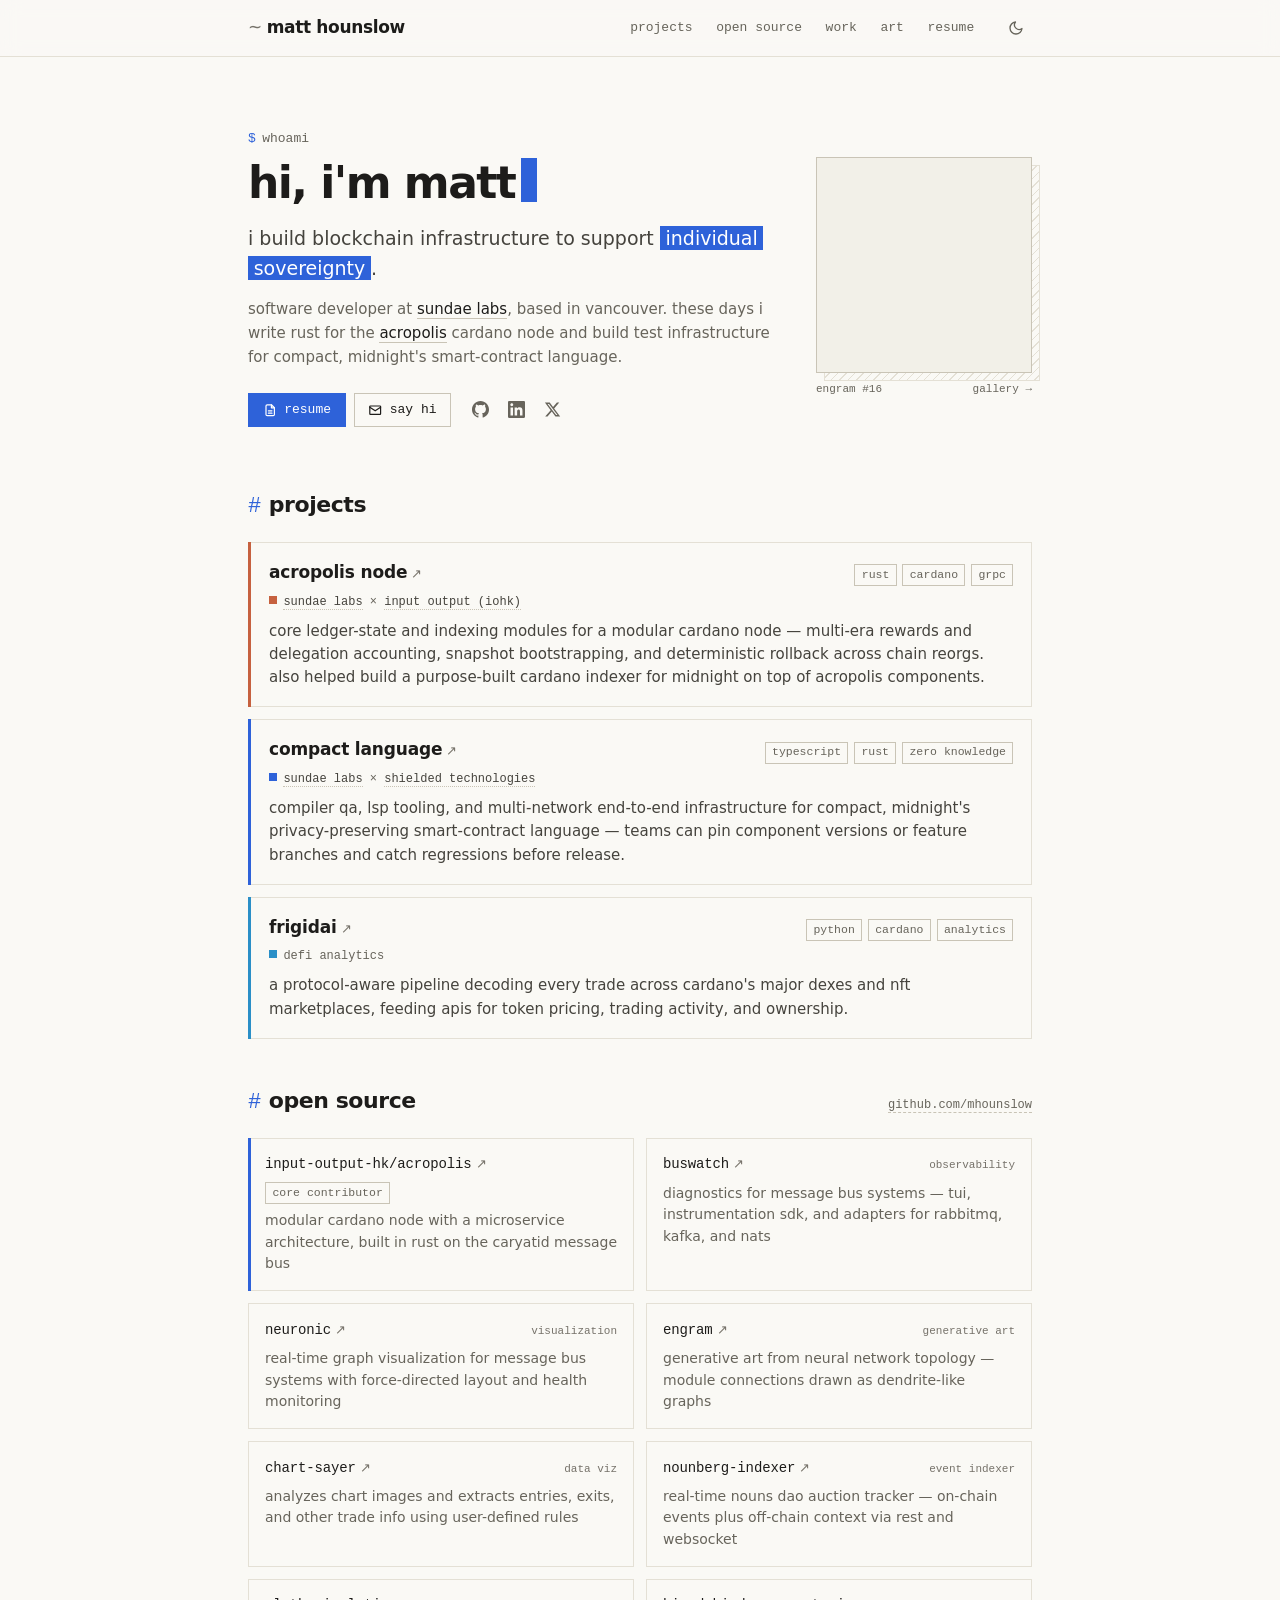
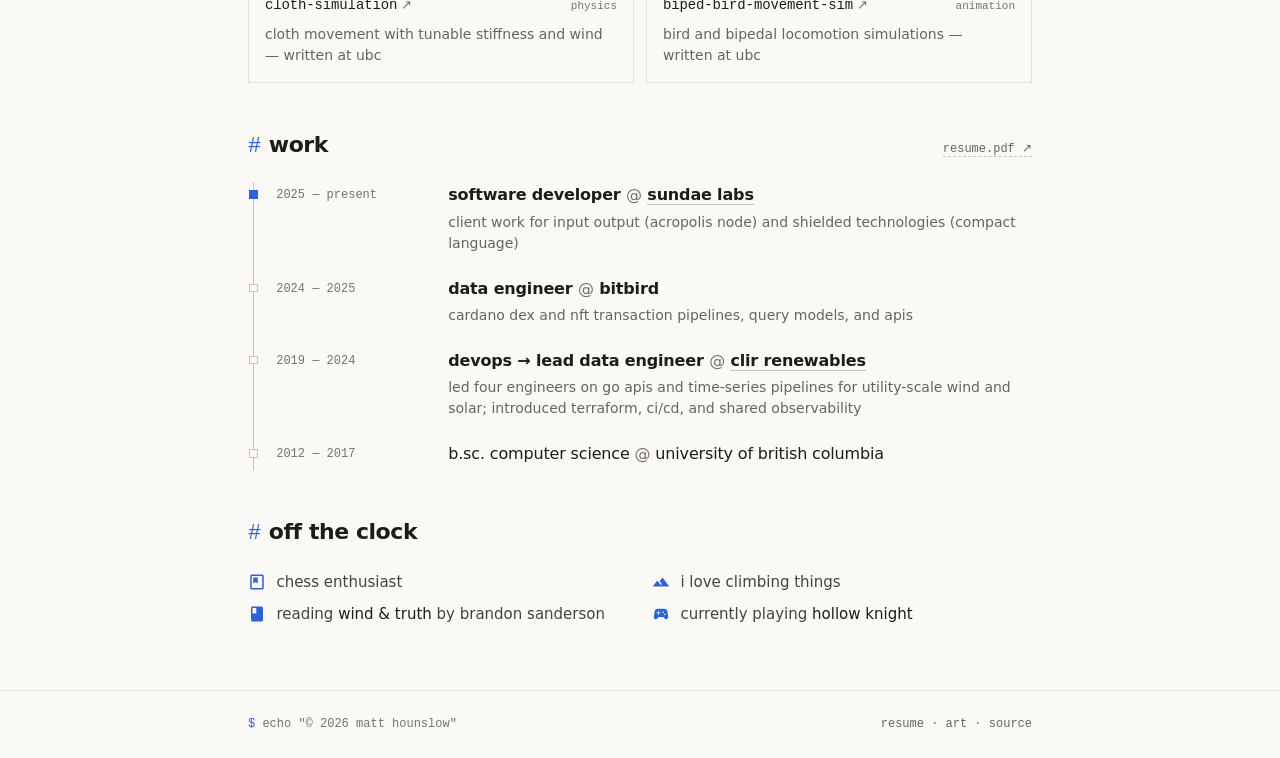
==== index.html @ d9453c7d "Switch to ivory/charcoal palette with blue and clay accents - Replace catppuccin tokens with warm ne" ====
<!doctype html>
<html lang="en">
    <head>
        <meta charset="UTF-8" />
        <meta name="viewport" content="width=device-width, initial-scale=1.0" />
        <script>
            try {
                var t = localStorage.getItem("theme");
                if (t === "light" || t === "dark") document.documentElement.dataset.theme = t;
            } catch (e) {}
        </script>
        <meta name="theme-color" content="#faf9f5" />

        <title>matt hounslow — software developer</title>
        <meta
            name="description"
            content="Matt Hounslow is a software developer in Vancouver building blockchain infrastructure in Rust — the Acropolis Cardano node and tooling for Midnight's Compact language."
        />
        <meta name="author" content="Matt Hounslow" />
        <link rel="canonical" href="https://matthounslow.dev/" />
        <link rel="icon" type="image/svg+xml" href="/favicon.svg" />

        <meta property="og:type" content="profile" />
        <meta property="og:url" content="https://matthounslow.dev/" />
        <meta property="og:site_name" content="matt hounslow" />
        <meta property="og:title" content="hi, i'm matt" />
        <meta
            property="og:description"
            content="software developer building blockchain infrastructure to support individual sovereignty."
        />
        <meta property="og:image" content="https://matthounslow.dev/og-image.png" />
        <meta property="og:image:width" content="1200" />
        <meta property="og:image:height" content="630" />
        <meta name="twitter:card" content="summary_large_image" />
        <meta name="twitter:creator" content="@loregrammer" />
        <meta name="twitter:title" content="hi, i'm matt" />
        <meta
            name="twitter:description"
            content="software developer building blockchain infrastructure to support individual sovereignty."
        />
        <meta name="twitter:image" content="https://matthounslow.dev/og-image.png" />

        <link rel="preconnect" href="https://cdn.jsdelivr.net" crossorigin />
        <link rel="stylesheet" href="/assets/site.css" />

        <script type="application/ld+json">
            {
                "@context": "https://schema.org",
                "@type": "Person",
                "name": "Matthew Hounslow",
                "alternateName": "Matt Hounslow",
                "url": "https://matthounslow.dev/",
                "jobTitle": "Software Developer",
                "worksFor": { "@type": "Organization", "name": "Sundae Labs", "url": "https://sundae.fi/" },
                "alumniOf": { "@type": "CollegeOrUniversity", "name": "University of British Columbia" },
                "address": { "@type": "PostalAddress", "addressLocality": "Vancouver", "addressRegion": "BC", "addressCountry": "CA" },
                "sameAs": [
                    "https://github.com/mhounslow",
                    "https://www.linkedin.com/in/matthounslow/",
                    "https://x.com/loregrammer"
                ]
            }
        </script>

        <style>
            /* ---------- hero ---------- */
            .hero {
                display: grid;
                grid-template-columns: 1fr auto;
                gap: 2.5rem;
                align-items: center;
                padding: 4.5rem 0 1rem;
            }

            .hero-eyebrow {
                font-family: var(--font-mono);
                font-size: 0.8125rem;
                color: var(--text-3);
                margin-bottom: 0.5rem;
            }
            .hero-eyebrow .prompt {
                color: var(--accent);
                margin-right: 0.4rem;
            }

            .hero h1 {
                font-size: clamp(2rem, 6vw, 2.75rem);
                line-height: 1.15;
                font-weight: 700;
                letter-spacing: -0.035em;
                margin-bottom: 1rem;
                min-height: 1.15em;
            }

            .hero .lead {
                font-size: 1.1875rem;
                line-height: 1.55;
                color: var(--text-2);
                margin-bottom: 0.85rem;
                max-width: 34rem;
            }

            mark {
                background: var(--accent);
                color: var(--on-accent);
                padding: 0.05em 0.3em;
                -webkit-box-decoration-break: clone;
                box-decoration-break: clone;
            }

            .hero .bio {
                font-size: 0.9375rem;
                color: var(--text-3);
                max-width: 34rem;
                margin-bottom: 1.5rem;
            }

            .hero-actions {
                display: flex;
                flex-wrap: wrap;
                align-items: center;
                gap: 0.5rem;
            }
            .hero-actions .socials {
                display: flex;
                gap: 0.125rem;
                margin-left: 0.25rem;
            }

            .hero-art {
                position: relative;
                display: block;
                width: 13.5rem;
                text-decoration: none;
                color: var(--text-3);
            }
            .hero-art .frame {
                position: relative;
                aspect-ratio: 1;
                border: 1px solid var(--line-strong);
                background: var(--bg-alt);
                overflow: hidden;
                transition: border-color 0.2s, transform 0.2s;
            }
            .hero-art .frame::before {
                /* offset shadow block */
                content: "";
                position: absolute;
                inset: 0;
                z-index: -1;
            }
            .hero-art img {
                width: 100%;
                height: 100%;
                object-fit: cover;
                opacity: 0;
                transition: opacity 0.4s ease, transform 0.6s ease;
            }
            .hero-art img.loaded {
                opacity: 1;
            }
            .hero-art:hover .frame {
                border-color: var(--accent);
            }
            .hero-art:hover img {
                transform: scale(1.04);
            }
            .hero-art .caption {
                display: flex;
                justify-content: space-between;
                margin-top: 0.5rem;
                font-family: var(--font-mono);
                font-size: 0.6875rem;
            }
            .hero-art:hover .caption .go {
                color: var(--accent);
            }
            .hero-art .shadow {
                position: absolute;
                inset: 0.5rem -0.5rem -0.5rem 0.5rem;
                aspect-ratio: 1;
                height: auto;
                border: 1px solid var(--line);
                background: repeating-linear-gradient(135deg, transparent 0 5px, var(--line) 5px 6px);
                z-index: -1;
            }
            .hero-art-wrap {
                position: relative;
                isolation: isolate;
            }

            @media (max-width: 720px) {
                .hero {
                    grid-template-columns: 1fr;
                    gap: 2rem;
                    padding-top: 2.5rem;
                }
                .hero-art-wrap {
                    order: -1;
                }
                .hero-art {
                    width: 6.5rem;
                }
                .hero-art .caption {
                    display: none;
                }
                .hero-art .shadow {
                    inset: 0.3rem -0.3rem -0.3rem 0.3rem;
                }
                .hero .lead {
                    font-size: 1.0625rem;
                }
            }


            /* ---------- project cards ---------- */
            .cards {
                display: grid;
                gap: 0.75rem;
            }
            .card {
                position: relative;
                padding: 1rem 1.1rem 1.05rem 1.25rem;
                border: 1px solid var(--line);
                transition: border-color 0.15s, background-color 0.15s;
            }
            .card::before {
                content: "";
                position: absolute;
                left: -1px;
                top: -1px;
                bottom: -1px;
                width: 3px;
                background: var(--card-accent, var(--accent));
            }
            .card:hover {
                border-color: var(--line-strong);
                background: var(--bg-alt);
            }
            .card-head {
                display: flex;
                flex-wrap: wrap;
                align-items: baseline;
                justify-content: space-between;
                gap: 0.35rem 1rem;
                margin-bottom: 0.4rem;
            }
            .card h3 {
                font-size: 1.0625rem;
                font-weight: 700;
                letter-spacing: -0.01em;
            }
            .card h3 a {
                text-decoration: none;
            }
            .card h3 a::after {
                content: "";
                position: absolute;
                inset: 0;
            }
            .card h3 .arrow {
                display: inline-block;
                margin-left: 0.25rem;
                font-family: var(--font-mono);
                font-weight: 400;
                font-size: 0.8125rem;
                color: var(--muted);
                transition: transform 0.15s, color 0.15s;
            }
            .card:hover h3 .arrow {
                transform: translate(2px, -2px);
                color: var(--card-accent, var(--accent));
            }
            .card .meta {
                font-family: var(--font-mono);
                font-size: 0.75rem;
                color: var(--text-3);
                margin-bottom: 0.5rem;
            }
            .card .meta .dot {
                display: inline-block;
                width: 0.5rem;
                height: 0.5rem;
                margin-right: 0.4rem;
                background: var(--card-accent, var(--accent));
                vertical-align: 0.05rem;
            }
            .card p.desc {
                font-size: 0.9375rem;
                color: var(--text-2);
                line-height: 1.55;
            }
            .card .tags,
            .card .meta a {
                position: relative;
                z-index: 1;
            }
            .card .meta a {
                color: var(--text-2);
                text-decoration: none;
                border-bottom: 1px dotted var(--line-strong);
            }
            .card .meta a:hover {
                color: var(--card-accent, var(--accent));
                border-bottom-color: currentColor;
            }
            .accent-clay {
                --card-accent: var(--clay);
            }
            .accent-blue {
                --card-accent: var(--accent);
            }
            .accent-sky {
                --card-accent: var(--sky);
            }

            /* ---------- open source grid ---------- */
            .oss {
                display: grid;
                grid-template-columns: 1fr 1fr;
                gap: 0.75rem;
            }
            .oss .card {
                padding: 0.9rem 1rem 0.95rem;
                --card-accent: var(--line-strong);
            }
            .oss .card::before {
                display: none;
            }
            .oss .card h3 {
                font-family: var(--font-mono);
                font-size: 0.875rem;
                font-weight: 400;
            }
            .oss .card p.desc {
                font-size: 0.875rem;
                color: var(--text-3);
            }
            .oss .card .kind {
                font-family: var(--font-mono);
                font-size: 0.6875rem;
                color: var(--muted);
            }
            .oss .card.featured {
                --card-accent: var(--accent);
            }
            .oss .card.featured::before {
                display: block;
            }
            @media (max-width: 640px) {
                .oss {
                    grid-template-columns: 1fr;
                }
            }

            /* ---------- work timeline ---------- */
            .timeline {
                list-style: none;
                border-left: 1px solid var(--line-strong);
                margin-left: 0.3rem;
            }
            .timeline li {
                position: relative;
                display: grid;
                grid-template-columns: 9.5rem 1fr;
                gap: 0.25rem 1.25rem;
                padding: 0 0 1.35rem 1.4rem;
            }
            .timeline li:last-child {
                padding-bottom: 0.25rem;
            }
            .timeline li::before {
                content: "";
                position: absolute;
                left: -0.3rem;
                top: 0.5rem;
                width: 0.55rem;
                height: 0.55rem;
                background: var(--bg);
                border: 1px solid var(--line-strong);
            }
            .timeline li.now::before {
                background: var(--accent);
                border-color: var(--accent);
            }
            .timeline time {
                font-family: var(--font-mono);
                font-size: 0.75rem;
                color: var(--muted);
                padding-top: 0.25rem;
                white-space: nowrap;
            }
            .timeline .role {
                font-weight: 700;
                letter-spacing: -0.01em;
            }
            .timeline .role .at {
                font-weight: 400;
                color: var(--muted);
            }
            .timeline .role a {
                text-decoration: none;
                border-bottom: 1px solid var(--line-strong);
            }
            .timeline .role a:hover {
                color: var(--accent);
                border-bottom-color: var(--accent);
            }
            .timeline p.note {
                grid-column: 2;
                font-size: 0.875rem;
                color: var(--text-3);
                line-height: 1.5;
            }
            .timeline li.edu .role {
                font-weight: 400;
            }
            @media (max-width: 640px) {
                .timeline li {
                    grid-template-columns: 1fr;
                    gap: 0.1rem;
                }
                .timeline time {
                    padding-top: 0;
                }
                .timeline p.note {
                    grid-column: 1;
                }
            }


            /* ---------- interests ---------- */
            .interests {
                display: grid;
                grid-template-columns: 1fr 1fr;
                gap: 0.5rem 1.5rem;
                list-style: none;
            }
            .interests li {
                display: flex;
                align-items: center;
                gap: 0.65rem;
                font-size: 0.9375rem;
                color: var(--text-2);
            }
            .interests svg {
                width: 1.125rem;
                height: 1.125rem;
                flex-shrink: 0;
                color: var(--accent);
            }
            .interests em {
                font-style: normal;
                color: var(--text);
            }
            @media (max-width: 640px) {
                .interests {
                    grid-template-columns: 1fr;
                }
            }
        </style>
    </head>
    <body>
        <a class="skip-link" href="#main">skip to content</a>

        <header class="site-header">
            <div class="wrap">
                <a href="/" class="logo"><span class="prompt">~</span>matt hounslow</a>
                <nav class="site-nav" aria-label="primary">
                    <ul>
                        <li><a href="#projects">projects</a></li>
                        <li><a href="#opensource">open source</a></li>
                        <li><a href="#work">work</a></li>
                        <li><a href="/art.html">art</a></li>
                        <li><a href="/resume.pdf" target="_blank" rel="noopener">resume</a></li>
                    </ul>
                </nav>
                <button class="theme-toggle" type="button" data-theme-toggle aria-label="toggle theme">
                    <svg class="icon-moon" viewBox="0 0 24 24" fill="none" stroke="currentColor" stroke-width="2" stroke-linecap="round" stroke-linejoin="round" aria-hidden="true"><path d="M21 12.8A9 9 0 1 1 11.2 3a7 7 0 0 0 9.8 9.8z" /></svg>
                    <svg class="icon-sun" viewBox="0 0 24 24" fill="none" stroke="currentColor" stroke-width="2" stroke-linecap="round" stroke-linejoin="round" aria-hidden="true"><circle cx="12" cy="12" r="4" /><path d="M12 2v2M12 20v2M4.9 4.9l1.4 1.4M17.7 17.7l1.4 1.4M2 12h2M20 12h2M4.9 19.1l1.4-1.4M17.7 6.3l1.4-1.4" /></svg>
                </button>
            </div>
        </header>

        <main id="main" class="wrap">
            <section class="hero" aria-labelledby="hero-title">
                <div>
                    <p class="hero-eyebrow"><span class="prompt">$</span>whoami</p>
                    <h1 id="hero-title"><span id="hero-text">hi, i'm matt</span><span class="cursor" aria-hidden="true"></span></h1>
                    <p class="lead">
                        i build blockchain infrastructure to support
                        <mark>individual sovereignty</mark>.
                    </p>
                    <p class="bio">
                        software developer at
                        <a class="text-link" href="https://sundae.fi/" target="_blank" rel="noopener">sundae labs</a>,
                        based in vancouver. these days i write rust for the
                        <a class="text-link" href="https://github.com/input-output-hk/acropolis" target="_blank" rel="noopener">acropolis</a>
                        cardano node and build test infrastructure for compact,
                        midnight's smart-contract language.
                    </p>
                    <div class="hero-actions">
                        <a class="btn primary" href="/resume.pdf" target="_blank" rel="noopener">
                            <svg viewBox="0 0 24 24" fill="none" stroke="currentColor" stroke-width="2" stroke-linecap="round" stroke-linejoin="round" aria-hidden="true"><path d="M14 3H7a2 2 0 0 0-2 2v14a2 2 0 0 0 2 2h10a2 2 0 0 0 2-2V8z" /><path d="M14 3v5h5M9 13h6M9 17h6" /></svg>
                            resume
                        </a>
                        <a class="btn" href="mailto:hounslow@algalonlabs.com">
                            <svg viewBox="0 0 24 24" fill="none" stroke="currentColor" stroke-width="2" stroke-linecap="round" stroke-linejoin="round" aria-hidden="true"><rect x="3" y="5" width="18" height="14" rx="1" /><path d="m3 7 9 6 9-6" /></svg>
                            say hi
                        </a>
                        <span class="socials">
                            <a class="icon-link" href="https://github.com/mhounslow" target="_blank" rel="noopener me" aria-label="github">
                                <svg viewBox="0 0 24 24" fill="currentColor" aria-hidden="true"><path d="M12 0c-6.626 0-12 5.373-12 12 0 5.302 3.438 9.8 8.207 11.387.599.111.793-.261.793-.577v-2.234c-3.338.726-4.033-1.416-4.033-1.416-.546-1.387-1.333-1.756-1.333-1.756-1.089-.745.083-.729.083-.729 1.205.084 1.839 1.237 1.839 1.237 1.07 1.834 2.807 1.304 3.492.997.107-.775.418-1.305.762-1.604-2.665-.305-5.467-1.334-5.467-5.931 0-1.311.469-2.381 1.236-3.221-.124-.303-.535-1.524.117-3.176 0 0 1.008-.322 3.301 1.23.957-.266 1.983-.399 3.003-.404 1.02.005 2.047.138 3.006.404 2.291-1.552 3.297-1.23 3.297-1.23.653 1.653.242 2.874.118 3.176.77.84 1.235 1.911 1.235 3.221 0 4.609-2.807 5.624-5.479 5.921.43.372.823 1.102.823 2.222v3.293c0 .319.192.694.801.576 4.765-1.589 8.199-6.086 8.199-11.386 0-6.627-5.373-12-12-12z" /></svg>
                            </a>
                            <a class="icon-link" href="https://www.linkedin.com/in/matthounslow/" target="_blank" rel="noopener me" aria-label="linkedin">
                                <svg viewBox="0 0 24 24" fill="currentColor" aria-hidden="true"><path d="M20.447 20.452h-3.554v-5.569c0-1.328-.027-3.037-1.852-3.037-1.853 0-2.136 1.445-2.136 2.939v5.667H9.351V9h3.414v1.561h.046c.477-.9 1.637-1.85 3.37-1.85 3.601 0 4.267 2.37 4.267 5.455v6.286zM5.337 7.433c-1.144 0-2.063-.926-2.063-2.065 0-1.138.92-2.063 2.063-2.063 1.14 0 2.064.925 2.064 2.063 0 1.139-.925 2.065-2.064 2.065zm1.782 13.019H3.555V9h3.564v11.452zM22.225 0H1.771C.792 0 0 .774 0 1.729v20.542C0 23.227.792 24 1.771 24h20.451C23.2 24 24 23.227 24 22.271V1.729C24 .774 23.2 0 22.222 0h.003z" /></svg>
                            </a>
                            <a class="icon-link" href="https://x.com/loregrammer" target="_blank" rel="noopener me" aria-label="x (twitter)">
                                <svg viewBox="0 0 24 24" fill="currentColor" aria-hidden="true"><path d="M18.244 2.25h3.308l-7.227 8.26 8.502 11.24H16.17l-5.214-6.817L4.99 21.75H1.68l7.73-8.835L1.254 2.25H8.08l4.713 6.231zm-1.161 17.52h1.833L7.084 4.126H5.117z" /></svg>
                            </a>
                        </span>
                    </div>
                </div>

                <div class="hero-art-wrap">
                    <a class="hero-art" href="/art.html" id="hero-art" aria-label="generative art gallery">
                        <div class="frame">
                            <img id="hero-art-img" src="/art/engram_42.svg" alt="" width="216" height="216" />
                        </div>
                        <span class="shadow" aria-hidden="true"></span>
                        <span class="caption"><span id="hero-art-seed">engram #42</span><span class="go">gallery →</span></span>
                    </a>
                </div>
            </section>

            <section class="section" id="projects" aria-labelledby="projects-title">
                <h2 class="section-title" id="projects-title"><span class="hash">#</span>projects</h2>
                <div class="cards">
                    <article class="card accent-clay">
                        <div class="card-head">
                            <h3><a href="https://github.com/input-output-hk/acropolis" target="_blank" rel="noopener">acropolis node<span class="arrow" aria-hidden="true">↗</span></a></h3>
                            <div class="tags"><span class="tag">rust</span><span class="tag">cardano</span><span class="tag">grpc</span></div>
                        </div>
                        <p class="meta"><span class="dot" aria-hidden="true"></span><a href="https://sundae.fi/" target="_blank" rel="noopener">sundae labs</a> × <a href="https://www.iog.io/" target="_blank" rel="noopener">input output (iohk)</a></p>
                        <p class="desc">
                            core ledger-state and indexing modules for a modular
                            cardano node — multi-era rewards and delegation
                            accounting, snapshot bootstrapping, and deterministic
                            rollback across chain reorgs. also helped build a
                            purpose-built cardano indexer for midnight on top of
                            acropolis components.
                        </p>
                    </article>

                    <article class="card accent-blue">
                        <div class="card-head">
                            <h3><a href="https://github.com/LFDT-Minokawa/compact" target="_blank" rel="noopener">compact language<span class="arrow" aria-hidden="true">↗</span></a></h3>
                            <div class="tags"><span class="tag">typescript</span><span class="tag">rust</span><span class="tag">zero knowledge</span></div>
                        </div>
                        <p class="meta"><span class="dot" aria-hidden="true"></span><a href="https://sundae.fi/" target="_blank" rel="noopener">sundae labs</a> × <a href="https://www.shielded.io/" target="_blank" rel="noopener">shielded technologies</a></p>
                        <p class="desc">
                            compiler qa, lsp tooling, and multi-network end-to-end
                            infrastructure for compact, midnight's
                            privacy-preserving smart-contract language — teams can
                            pin component versions or feature branches and catch
                            regressions before release.
                        </p>
                    </article>

                    <article class="card accent-sky">
                        <div class="card-head">
                            <h3><a href="https://frigid.ai/" target="_blank" rel="noopener">frigidai<span class="arrow" aria-hidden="true">↗</span></a></h3>
                            <div class="tags"><span class="tag">python</span><span class="tag">cardano</span><span class="tag">analytics</span></div>
                        </div>
                        <p class="meta"><span class="dot" aria-hidden="true"></span>defi analytics</p>
                        <p class="desc">
                            a protocol-aware pipeline decoding every trade across
                            cardano's major dexes and nft marketplaces, feeding
                            apis for token pricing, trading activity, and ownership.
                        </p>
                    </article>
                </div>
            </section>

            <section class="section" id="opensource" aria-labelledby="oss-title">
                <h2 class="section-title" id="oss-title">
                    <span class="hash">#</span>open source
                    <span class="aside"><a href="https://github.com/mhounslow" target="_blank" rel="noopener">github.com/mhounslow</a></span>
                </h2>
                <div class="oss">
                    <article class="card featured">
                        <div class="card-head">
                            <h3><a href="https://github.com/input-output-hk/acropolis" target="_blank" rel="noopener">input-output-hk/acropolis<span class="arrow" aria-hidden="true">↗</span></a></h3>
                            <span class="tag">core contributor</span>
                        </div>
                        <p class="desc">modular cardano node with a microservice architecture, built in rust on the caryatid message bus</p>
                    </article>
                    <article class="card">
                        <div class="card-head">
                            <h3><a href="https://github.com/mhounslow/buswatch" target="_blank" rel="noopener">buswatch<span class="arrow" aria-hidden="true">↗</span></a></h3>
                            <span class="kind">observability</span>
                        </div>
                        <p class="desc">diagnostics for message bus systems — tui, instrumentation sdk, and adapters for rabbitmq, kafka, and nats</p>
                    </article>
                    <article class="card">
                        <div class="card-head">
                            <h3><a href="https://github.com/mhounslow/neuronic" target="_blank" rel="noopener">neuronic<span class="arrow" aria-hidden="true">↗</span></a></h3>
                            <span class="kind">visualization</span>
                        </div>
                        <p class="desc">real-time graph visualization for message bus systems with force-directed layout and health monitoring</p>
                    </article>
                    <article class="card">
                        <div class="card-head">
                            <h3><a href="https://github.com/mhounslow/engram" target="_blank" rel="noopener">engram<span class="arrow" aria-hidden="true">↗</span></a></h3>
                            <span class="kind">generative art</span>
                        </div>
                        <p class="desc">generative art from neural network topology — module connections drawn as dendrite-like graphs</p>
                    </article>
                    <article class="card">
                        <div class="card-head">
                            <h3><a href="https://github.com/mhounslow/chart-sayer" target="_blank" rel="noopener">chart-sayer<span class="arrow" aria-hidden="true">↗</span></a></h3>
                            <span class="kind">data viz</span>
                        </div>
                        <p class="desc">analyzes chart images and extracts entries, exits, and other trade info using user-defined rules</p>
                    </article>
                    <article class="card">
                        <div class="card-head">
                            <h3><a href="https://github.com/mhounslow/nounberg-indexer" target="_blank" rel="noopener">nounberg-indexer<span class="arrow" aria-hidden="true">↗</span></a></h3>
                            <span class="kind">event indexer</span>
                        </div>
                        <p class="desc">real-time nouns dao auction tracker — on-chain events plus off-chain context via rest and websocket</p>
                    </article>
                    <article class="card">
                        <div class="card-head">
                            <h3><a href="https://github.com/mhounslow/cloth-simulation" target="_blank" rel="noopener">cloth-simulation<span class="arrow" aria-hidden="true">↗</span></a></h3>
                            <span class="kind">physics</span>
                        </div>
                        <p class="desc">cloth movement with tunable stiffness and wind — written at ubc</p>
                    </article>
                    <article class="card">
                        <div class="card-head">
                            <h3><a href="https://github.com/mhounslow/biped-bird-movement-sim" target="_blank" rel="noopener">biped-bird-movement-sim<span class="arrow" aria-hidden="true">↗</span></a></h3>
                            <span class="kind">animation</span>
                        </div>
                        <p class="desc">bird and bipedal locomotion simulations — written at ubc</p>
                    </article>
                </div>
            </section>

            <section class="section" id="work" aria-labelledby="work-title">
                <h2 class="section-title" id="work-title">
                    <span class="hash">#</span>work
                    <span class="aside"><a href="/resume.pdf" target="_blank" rel="noopener">resume.pdf ↗</a></span>
                </h2>
                <ol class="timeline">
                    <li class="now">
                        <time>2025 — present</time>
                        <span class="role">software developer <span class="at">@</span> <a href="https://sundae.fi/" target="_blank" rel="noopener">sundae labs</a></span>
                        <p class="note">client work for input output (acropolis node) and shielded technologies (compact language)</p>
                    </li>
                    <li>
                        <time>2024 — 2025</time>
                        <span class="role">data engineer <span class="at">@</span> bitbird</span>
                        <p class="note">cardano dex and nft transaction pipelines, query models, and apis</p>
                    </li>
                    <li>
                        <time>2019 — 2024</time>
                        <span class="role">devops → lead data engineer <span class="at">@</span> <a href="https://www.clir.eco/" target="_blank" rel="noopener">clir renewables</a></span>
                        <p class="note">led four engineers on go apis and time-series pipelines for utility-scale wind and solar; introduced terraform, ci/cd, and shared observability</p>
                    </li>
                    <li class="edu">
                        <time>2012 — 2017</time>
                        <span class="role">b.sc. computer science <span class="at">@</span> university of british columbia</span>
                    </li>
                </ol>
            </section>

            <section class="section" aria-labelledby="interests-title">
                <h2 class="section-title" id="interests-title"><span class="hash">#</span>off the clock</h2>
                <ul class="interests">
                    <li>
                        <svg viewBox="0 0 24 24" fill="currentColor" aria-hidden="true"><path d="M19 22H5c-1.103 0-2-.897-2-2V4c0-1.103.897-2 2-2h14c1.103 0 2 .897 2 2v16c0 1.103-.897 2-2 2zM5 4v16h14V4H5zm8 2v8l-3-2-3 2V6h6z" /></svg>
                        chess enthusiast
                    </li>
                    <li>
                        <svg viewBox="0 0 24 24" fill="currentColor" aria-hidden="true"><path d="M14 6l-3.75 5 2.85 3.8-1.6 1.2C9.81 13.75 7 10 7 10l-6 8h22L14 6z" /></svg>
                        i love climbing things
                    </li>
                    <li>
                        <svg viewBox="0 0 24 24" fill="currentColor" aria-hidden="true"><path d="M18 2H6c-1.1 0-2 .9-2 2v16c0 1.1.9 2 2 2h12c1.1 0 2-.9 2-2V4c0-1.1-.9-2-2-2zM6 4h5v8l-2.5-1.5L6 12V4z" /></svg>
                        <span>reading <em>wind &amp; truth</em> by brandon sanderson</span>
                    </li>
                    <li>
                        <svg viewBox="0 0 24 24" fill="currentColor" aria-hidden="true"><path d="M21.58 16.09l-1.09-7.66C20.21 6.46 18.52 5 16.53 5H7.47C5.48 5 3.79 6.46 3.51 8.43l-1.09 7.66C2.2 17.63 3.39 19 4.94 19c.68 0 1.32-.27 1.8-.75L9 16h6l2.25 2.25c.48.48 1.13.75 1.8.75 1.56 0 2.75-1.37 2.53-2.91zM11 11H9v2H8v-2H6v-1h2V8h1v2h2v1zm4-.5c-.55 0-1-.45-1-1s.45-1 1-1 1 .45 1 1-.45 1-1 1zm2 3c-.55 0-1-.45-1-1s.45-1 1-1 1 .45 1 1-.45 1-1 1z" /></svg>
                        <span>currently playing <em>hollow knight</em></span>
                    </li>
                </ul>
            </section>
        </main>

        <footer class="site-footer">
            <div class="wrap">
                <span><span class="prompt">$</span> echo "© <span data-year>2026</span> matt hounslow"</span>
                <span><a href="/resume.pdf" target="_blank" rel="noopener">resume</a> · <a href="/art.html">art</a> · <a href="https://github.com/mhounslow/lowhung.github.io" target="_blank" rel="noopener">source</a></span>
            </div>
        </footer>

        <script src="/assets/engrams.js"></script>
        <script src="/assets/site.js"></script>
        <script>
            (function () {
                var reduce = window.matchMedia("(prefers-reduced-motion: reduce)").matches;

                // random engram in the hero
                var img = document.getElementById("hero-art-img");
                var seedLabel = document.getElementById("hero-art-seed");
                var list = window.ENGRAMS || [];
                if (list.length) {
                    var file = list[Math.floor(Math.random() * list.length)];
                    var seed = (file.match(/engram_(\d+)/) || [0, "?"])[1];
                    img.src = "/art/" + file;
                    seedLabel.textContent = "engram #" + seed;
                }
                function markLoaded() {
                    img.classList.add("loaded");
                }
                if (img.complete) markLoaded();
                else img.addEventListener("load", markLoaded);

                // type out the greeting (text is already in the html for no-js / crawlers)
                var el = document.getElementById("hero-text");
                if (reduce || !el) return;
                var text = el.textContent;
                el.textContent = "";
                var i = 0;
                (function tick() {
                    el.textContent = text.slice(0, ++i);
                    if (i < text.length) setTimeout(tick, 55 + Math.random() * 60);
                })();
            })();
        </script>
    </body>
</html>
---- assets/site.css ----
/* matthounslow.dev — shared styles
   palette: warm ivory / charcoal neutrals, blue primary, clay secondary */

@font-face {
    font-family: "iA Writer Quattro";
    font-style: normal;
    font-display: swap;
    font-weight: 400;
    src: url(https://cdn.jsdelivr.net/fontsource/fonts/ia-writer-quattro@latest/latin-400-normal.woff2) format("woff2");
}
@font-face {
    font-family: "iA Writer Quattro";
    font-style: normal;
    font-display: swap;
    font-weight: 700;
    src: url(https://cdn.jsdelivr.net/fontsource/fonts/ia-writer-quattro@latest/latin-700-normal.woff2) format("woff2");
}
@font-face {
    font-family: "iA Writer Mono";
    font-style: normal;
    font-display: swap;
    font-weight: 400;
    src: url(https://cdn.jsdelivr.net/fontsource/fonts/ia-writer-mono@latest/latin-400-normal.woff2) format("woff2");
}

:root {
    color-scheme: light;
    --bg: #faf9f5;
    --bg-alt: #f2f0e8;
    --bg-sunk: #e9e6dc;
    --line: #e4e0d5;
    --line-strong: #c9c4b6;
    --muted: #76726a;
    --text-3: #67645b;
    --text-2: #45433d;
    --text: #1d1c1a;
    --accent: #2e62d9;
    --clay: #c6613f;
    --sky: #2a8fc7;
    --on-accent: #ffffff;
    --header-bg: rgb(250 249 245 / 0.86);

    --font-sans: "iA Writer Quattro", -apple-system, system-ui, "Segoe UI", Roboto, "Helvetica Neue", Arial, sans-serif;
    --font-mono: "iA Writer Mono", ui-monospace, "SF Mono", Menlo, Consolas, monospace;
    --wrap: 52rem;
    --gutter: 1.5rem;
}

@media (prefers-color-scheme: dark) {
    :root:not([data-theme="light"]) {
        color-scheme: dark;
        --bg: #21201e;
        --bg-alt: #2a2926;
        --bg-sunk: #181816;
        --line: #35332f;
        --line-strong: #56534c;
        --muted: #8f8b82;
        --text-3: #aeaaa0;
        --text-2: #d0ccc2;
        --text: #f2f0e8;
        --accent: #7da6ff;
        --clay: #e38c6c;
        --sky: #6cc0ec;
        --on-accent: #141413;
        --header-bg: rgb(33 32 30 / 0.86);
    }
}
:root[data-theme="dark"] {
    color-scheme: dark;
    --bg: #21201e;
    --bg-alt: #2a2926;
    --bg-sunk: #181816;
    --line: #35332f;
    --line-strong: #56534c;
    --muted: #8f8b82;
    --text-3: #aeaaa0;
    --text-2: #d0ccc2;
    --text: #f2f0e8;
    --accent: #7da6ff;
    --clay: #e38c6c;
    --sky: #6cc0ec;
    --on-accent: #141413;
    --header-bg: rgb(33 32 30 / 0.86);
}

*,
*::before,
*::after {
    margin: 0;
    padding: 0;
    box-sizing: border-box;
}

html {
    scroll-behavior: smooth;
    scroll-padding-top: 5rem;
    -webkit-text-size-adjust: 100%;
}

body {
    font-family: var(--font-sans);
    background-color: var(--bg);
    color: var(--text);
    line-height: 1.6;
    -webkit-font-smoothing: antialiased;
    text-rendering: optimizeLegibility;
}


::selection {
    background: var(--accent);
    color: var(--on-accent);
}

a {
    color: inherit;
}

img,
svg {
    display: block;
    max-width: 100%;
}

.mono {
    font-family: var(--font-mono);
}

:focus-visible {
    outline: 2px solid var(--accent);
    outline-offset: 2px;
}

.skip-link {
    position: absolute;
    left: 1rem;
    top: -3rem;
    z-index: 200;
    padding: 0.5rem 0.75rem;
    background: var(--accent);
    color: var(--on-accent);
    font-family: var(--font-mono);
    font-size: 0.8125rem;
    text-decoration: none;
}
.skip-link:focus {
    top: 1rem;
}

.wrap {
    max-width: var(--wrap);
    margin: 0 auto;
    padding: 0 var(--gutter);
}

@media (max-width: 640px) {
    :root {
        --gutter: 1rem;
    }
}

/* ---------- header ---------- */

.site-header {
    position: sticky;
    top: 0;
    z-index: 50;
    background: var(--header-bg);
    -webkit-backdrop-filter: blur(10px);
    backdrop-filter: blur(10px);
    border-bottom: 1px solid var(--line);
}

.site-header .wrap {
    display: flex;
    align-items: center;
    gap: 1rem;
    min-height: 3.5rem;
}

.logo {
    font-size: 1.0625rem;
    font-weight: 700;
    letter-spacing: -0.02em;
    text-decoration: none;
    white-space: nowrap;
    margin-right: auto;
}
.logo .prompt {
    color: var(--muted);
    font-weight: 400;
    margin-right: 0.3rem;
}

.site-nav ul {
    display: flex;
    gap: 0.25rem;
    list-style: none;
}

.site-nav a {
    display: block;
    padding: 0.3rem 0.55rem;
    font-family: var(--font-mono);
    font-size: 0.8125rem;
    color: var(--text-3);
    text-decoration: none;
    white-space: nowrap;
    border: 1px solid transparent;
    transition: color 0.15s, border-color 0.15s, background-color 0.15s;
}
.site-nav a:hover {
    color: var(--text);
    border-color: var(--line-strong);
}
.site-nav a[aria-current="page"] {
    color: var(--text);
    border-color: var(--line);
    background: var(--bg-alt);
}

.theme-toggle {
    display: inline-flex;
    align-items: center;
    justify-content: center;
    width: 2rem;
    height: 2rem;
    background: none;
    border: 1px solid transparent;
    color: var(--text-3);
    cursor: pointer;
    transition: color 0.15s, border-color 0.15s;
}
.theme-toggle:hover {
    color: var(--text);
    border-color: var(--line-strong);
}
.theme-toggle svg {
    width: 1rem;
    height: 1rem;
}
.theme-toggle .icon-sun {
    display: none;
}
:root[data-theme="dark"] .theme-toggle .icon-sun {
    display: block;
}
:root[data-theme="dark"] .theme-toggle .icon-moon {
    display: none;
}
@media (prefers-color-scheme: dark) {
    :root:not([data-theme="light"]) .theme-toggle .icon-sun {
        display: block;
    }
    :root:not([data-theme="light"]) .theme-toggle .icon-moon {
        display: none;
    }
}

@media (max-width: 640px) {
    .site-header .wrap {
        flex-wrap: wrap;
        row-gap: 0;
        padding-top: 0.5rem;
    }
    .theme-toggle {
        order: 2;
    }
    .site-nav {
        order: 3;
        width: calc(100% + 2 * var(--gutter));
        margin: 0 calc(-1 * var(--gutter));
        padding: 0.25rem var(--gutter) 0.5rem;
        overflow-x: auto;
        scrollbar-width: none;
    }
    .site-nav::-webkit-scrollbar {
        display: none;
    }
    .site-nav ul {
        gap: 0.125rem;
    }
    .site-nav a {
        padding: 0.25rem 0.4rem;
        font-size: 0.75rem;
    }
    .site-nav li:first-child a {
        margin-left: -0.4rem;
    }
}

/* ---------- headings & sections ---------- */

main {
    display: block;
}

.section {
    padding: 2.75rem 0 0;
}

.section-title {
    display: flex;
    align-items: baseline;
    gap: 0.5rem;
    font-size: 1.375rem;
    font-weight: 700;
    letter-spacing: -0.02em;
    margin-bottom: 1.125rem;
}
.section-title .hash {
    font-family: var(--font-mono);
    font-weight: 400;
    color: var(--accent);
}
.section-title .aside {
    margin-left: auto;
    font-family: var(--font-mono);
    font-size: 0.75rem;
    font-weight: 400;
    letter-spacing: 0;
    color: var(--muted);
}
.section-title .aside a {
    color: var(--text-3);
    text-decoration: none;
    border-bottom: 1px dashed var(--line-strong);
}
.section-title .aside a:hover {
    color: var(--accent);
    border-bottom-color: var(--accent);
}

@media (max-width: 640px) {
    .section {
        padding-top: 2.25rem;
    }
    .section-title {
        font-size: 1.1875rem;
    }
}

/* ---------- buttons, tags, links ---------- */

.btn {
    display: inline-flex;
    align-items: center;
    gap: 0.45rem;
    padding: 0.5rem 0.85rem;
    font-family: var(--font-mono);
    font-size: 0.8125rem;
    line-height: 1.2;
    color: var(--text);
    text-decoration: none;
    background: transparent;
    border: 1px solid var(--line-strong);
    cursor: pointer;
    transition: background-color 0.15s, color 0.15s, border-color 0.15s, transform 0.15s;
}
.btn:hover {
    border-color: var(--text);
    background: var(--bg-alt);
}
.btn svg {
    width: 0.9rem;
    height: 0.9rem;
    flex-shrink: 0;
}
.btn.primary {
    background: var(--accent);
    border-color: var(--accent);
    color: var(--on-accent);
}
.btn.primary:hover {
    background: var(--text);
    border-color: var(--text);
    color: var(--bg);
}

.tag {
    display: inline-block;
    padding: 0.05rem 0.4rem;
    font-family: var(--font-mono);
    font-size: 0.71875rem;
    color: var(--text-3);
    border: 1px solid var(--line-strong);
    white-space: nowrap;
}

.tags {
    display: flex;
    flex-wrap: wrap;
    gap: 0.35rem;
}

.text-link {
    color: var(--text);
    text-decoration: none;
    border-bottom: 1px solid var(--line-strong);
    transition: color 0.15s, border-color 0.15s;
}
.text-link:hover {
    color: var(--accent);
    border-bottom-color: var(--accent);
}

.icon-link {
    display: inline-flex;
    align-items: center;
    justify-content: center;
    width: 2.125rem;
    height: 2.125rem;
    color: var(--text-3);
    border: 1px solid transparent;
    transition: color 0.15s, border-color 0.15s, background-color 0.15s;
}
.icon-link:hover {
    color: var(--text);
    border-color: var(--line-strong);
    background: var(--bg-alt);
}
.icon-link svg {
    width: 1.0625rem;
    height: 1.0625rem;
}

/* ---------- footer ---------- */

.site-footer {
    margin-top: 4rem;
    border-top: 1px solid var(--line);
}
.site-footer .wrap {
    display: flex;
    justify-content: space-between;
    align-items: center;
    gap: 1rem;
    flex-wrap: wrap;
    padding-top: 1.5rem;
    padding-bottom: 2rem;
    font-family: var(--font-mono);
    font-size: 0.75rem;
    color: var(--muted);
}
.site-footer a {
    color: var(--text-3);
    text-decoration: none;
}
.site-footer a:hover {
    color: var(--accent);
}
.site-footer .prompt {
    color: var(--accent);
}

/* ---------- terminal bits ---------- */

.prompt {
    color: var(--muted);
}

.cursor {
    display: inline-block;
    width: 0.55ch;
    height: 1em;
    margin-left: 0.12em;
    vertical-align: -0.1em;
    background: var(--accent);
    animation: blink 1.1s step-end infinite;
}

@keyframes blink {
    50% {
        opacity: 0;
    }
}

@media (prefers-reduced-motion: reduce) {
    html {
        scroll-behavior: auto;
    }
    *,
    *::before,
    *::after {
        animation-duration: 0.01ms !important;
        animation-iteration-count: 1 !important;
        transition-duration: 0.01ms !important;
    }
}

@media print {
    .site-header,
    .site-footer,
    .skip-link,
    .no-print {
        display: none !important;
    }
}
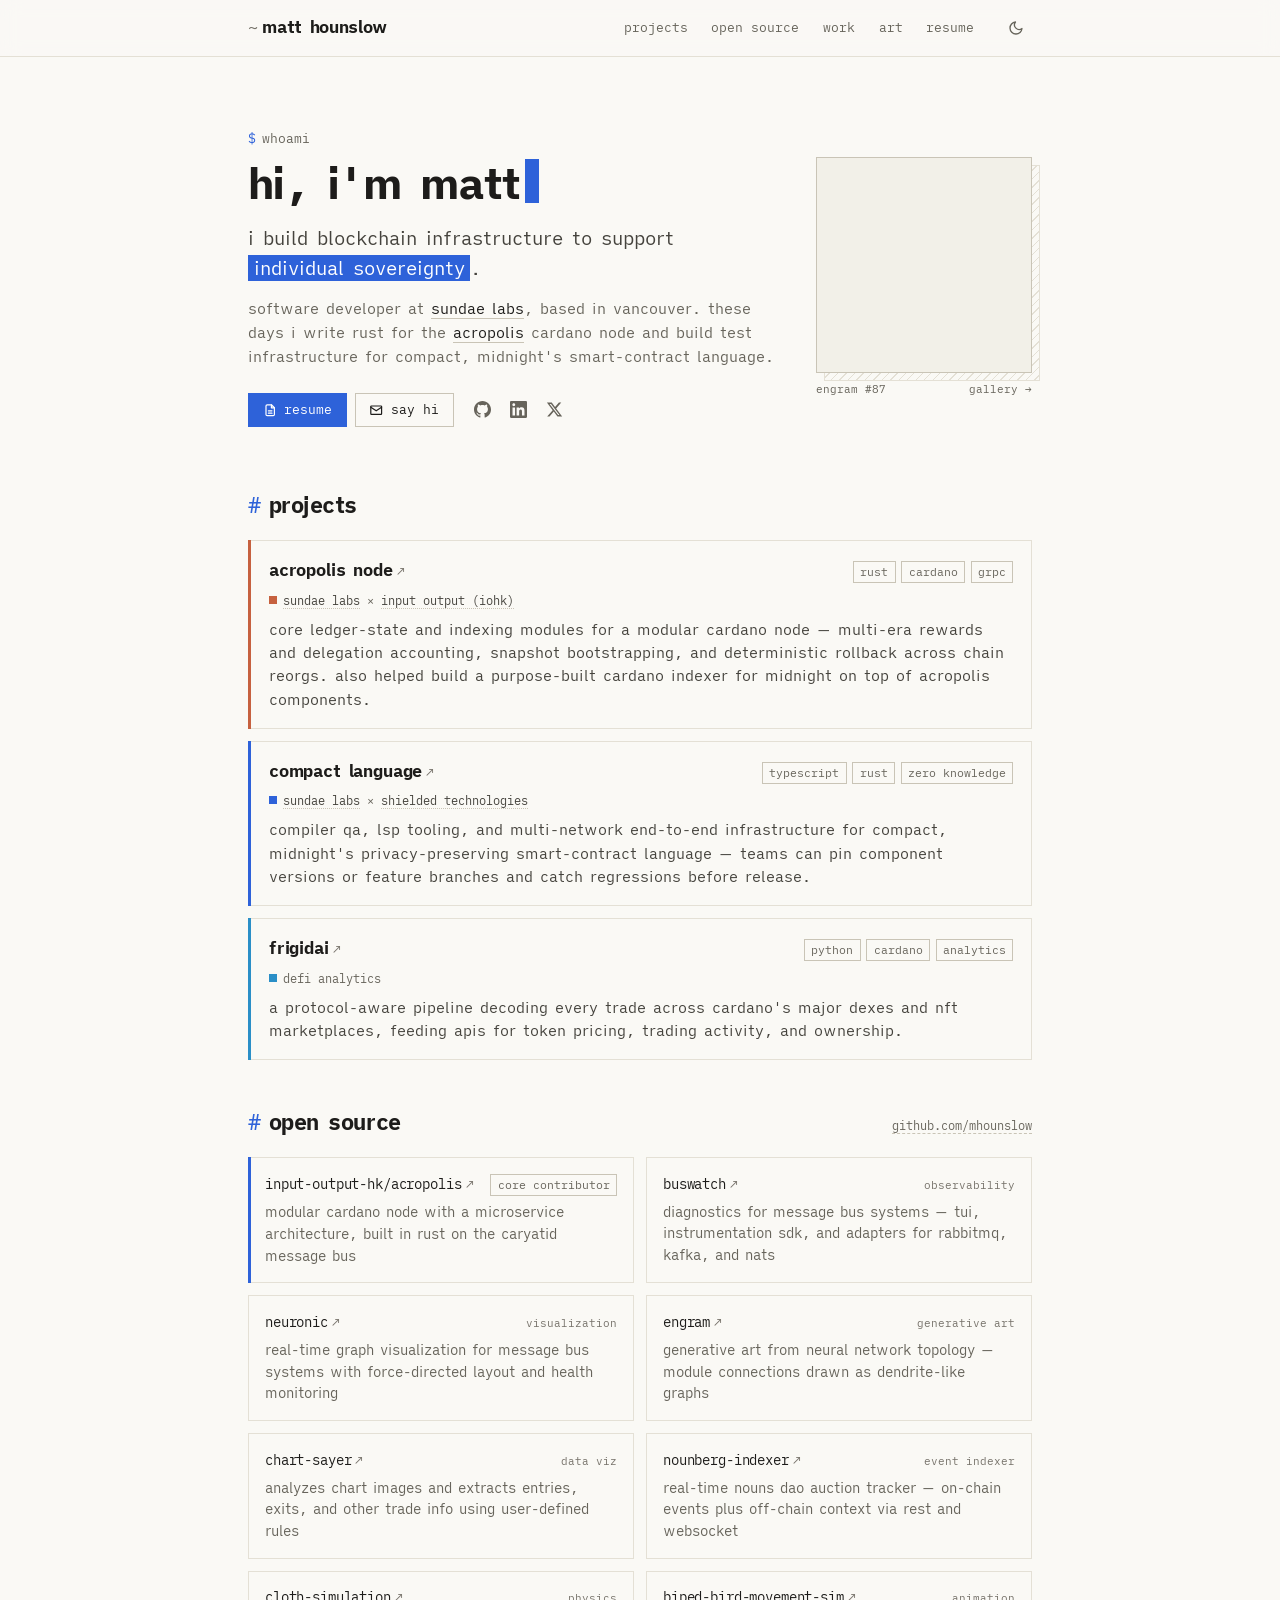
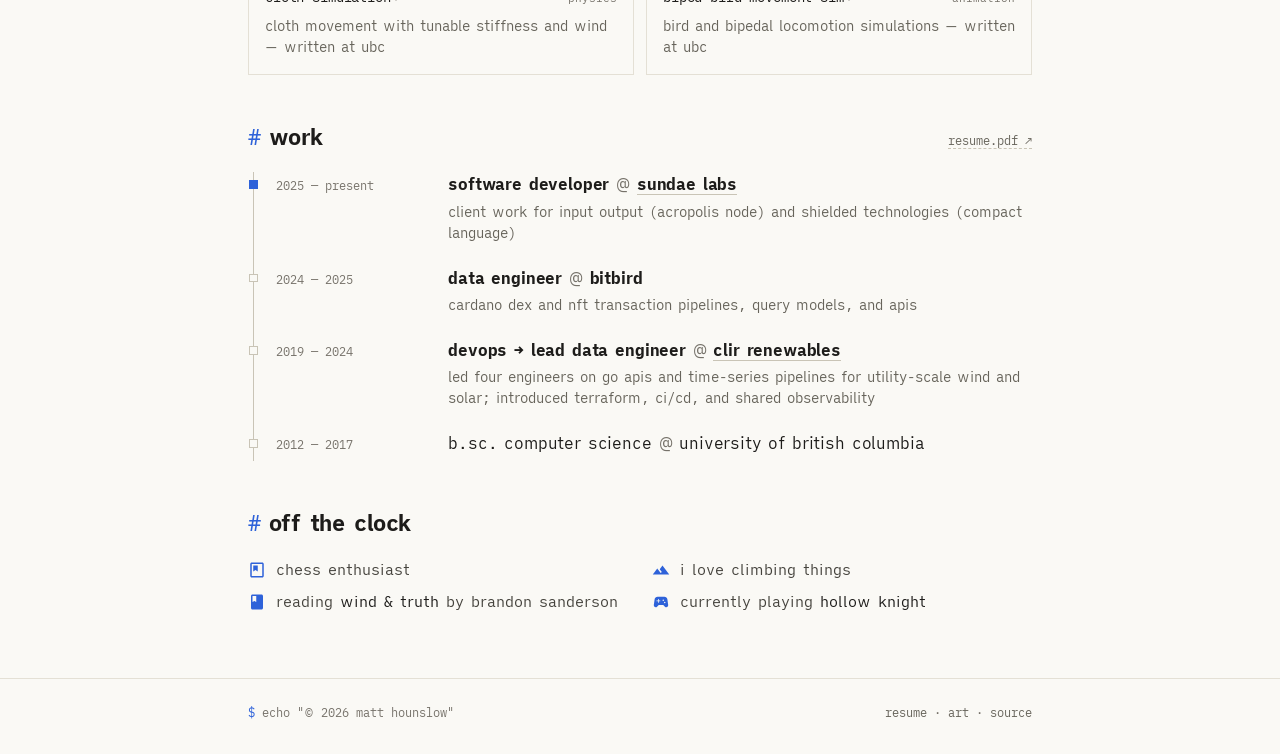
==== commit aad41b78: "Smooth page navigation - Cross-document view transitions: header stays pinned, page redraws top-to-b" ====
--- a/index.html
+++ b/index.html
@@ -40,7 +40,9 @@
         />
         <meta name="twitter:image" content="https://matthounslow.dev/og-image.png" />
 
-        <link rel="preconnect" href="https://cdn.jsdelivr.net" crossorigin />
+        <link rel="preload" href="/assets/fonts/quattro-400.woff2" as="font" type="font/woff2" crossorigin />
+        <link rel="preload" href="/assets/fonts/quattro-700.woff2" as="font" type="font/woff2" crossorigin />
+        <link rel="preload" href="/assets/fonts/mono-400.woff2" as="font" type="font/woff2" crossorigin />
         <link rel="stylesheet" href="/assets/site.css" />
 
         <script type="application/ld+json">
@@ -727,9 +729,14 @@
                 if (img.complete) markLoaded();
                 else img.addEventListener("load", markLoaded);
 
-                // type out the greeting (text is already in the html for no-js / crawlers)
+                // type out the greeting once per visit (text is already in the html for no-js / crawlers)
                 var el = document.getElementById("hero-text");
-                if (reduce || !el) return;
+                var typed = false;
+                try {
+                    typed = sessionStorage.getItem("typed") === "1";
+                    sessionStorage.setItem("typed", "1");
+                } catch (e) {}
+                if (reduce || typed || !el) return;
                 var text = el.textContent;
                 el.textContent = "";
                 var i = 0;
--- a/assets/site.css
+++ b/assets/site.css
@@ -6,21 +6,21 @@
     font-style: normal;
     font-display: swap;
     font-weight: 400;
-    src: url(https://cdn.jsdelivr.net/fontsource/fonts/ia-writer-quattro@latest/latin-400-normal.woff2) format("woff2");
+    src: url(/assets/fonts/quattro-400.woff2) format("woff2");
 }
 @font-face {
     font-family: "iA Writer Quattro";
     font-style: normal;
     font-display: swap;
     font-weight: 700;
-    src: url(https://cdn.jsdelivr.net/fontsource/fonts/ia-writer-quattro@latest/latin-700-normal.woff2) format("woff2");
+    src: url(/assets/fonts/quattro-700.woff2) format("woff2");
 }
 @font-face {
     font-family: "iA Writer Mono";
     font-style: normal;
     font-display: swap;
     font-weight: 400;
-    src: url(https://cdn.jsdelivr.net/fontsource/fonts/ia-writer-mono@latest/latin-400-normal.woff2) format("woff2");
+    src: url(/assets/fonts/mono-400.woff2) format("woff2");
 }
 
 :root {
@@ -159,6 +159,49 @@
     }
 }
 
+/* ---------- page transitions ----------
+   cross-document view transitions (chrome/edge/safari; others just navigate).
+   the header stays pinned while the page underneath redraws top-to-bottom,
+   like a terminal repainting. */
+
+@view-transition {
+    navigation: auto;
+}
+
+.site-header {
+    view-transition-name: site-header;
+}
+
+::view-transition-group(site-header) {
+    animation: none;
+}
+
+::view-transition-old(root) {
+    animation: vt-out 160ms ease-in both;
+}
+
+::view-transition-new(root) {
+    animation: vt-redraw 420ms cubic-bezier(0.2, 0.7, 0.2, 1) both;
+}
+
+@keyframes vt-out {
+    to {
+        opacity: 0;
+        transform: translateY(-6px);
+    }
+}
+
+@keyframes vt-redraw {
+    from {
+        clip-path: inset(0 0 100% 0);
+        transform: translateY(8px);
+    }
+    to {
+        clip-path: inset(0 0 0 0);
+        transform: none;
+    }
+}
+
 /* ---------- header ---------- */
 
 .site-header {
@@ -479,6 +522,11 @@
     html {
         scroll-behavior: auto;
     }
+    ::view-transition-group(*),
+    ::view-transition-old(*),
+    ::view-transition-new(*) {
+        animation: none !important;
+    }
     *,
     *::before,
     *::after {
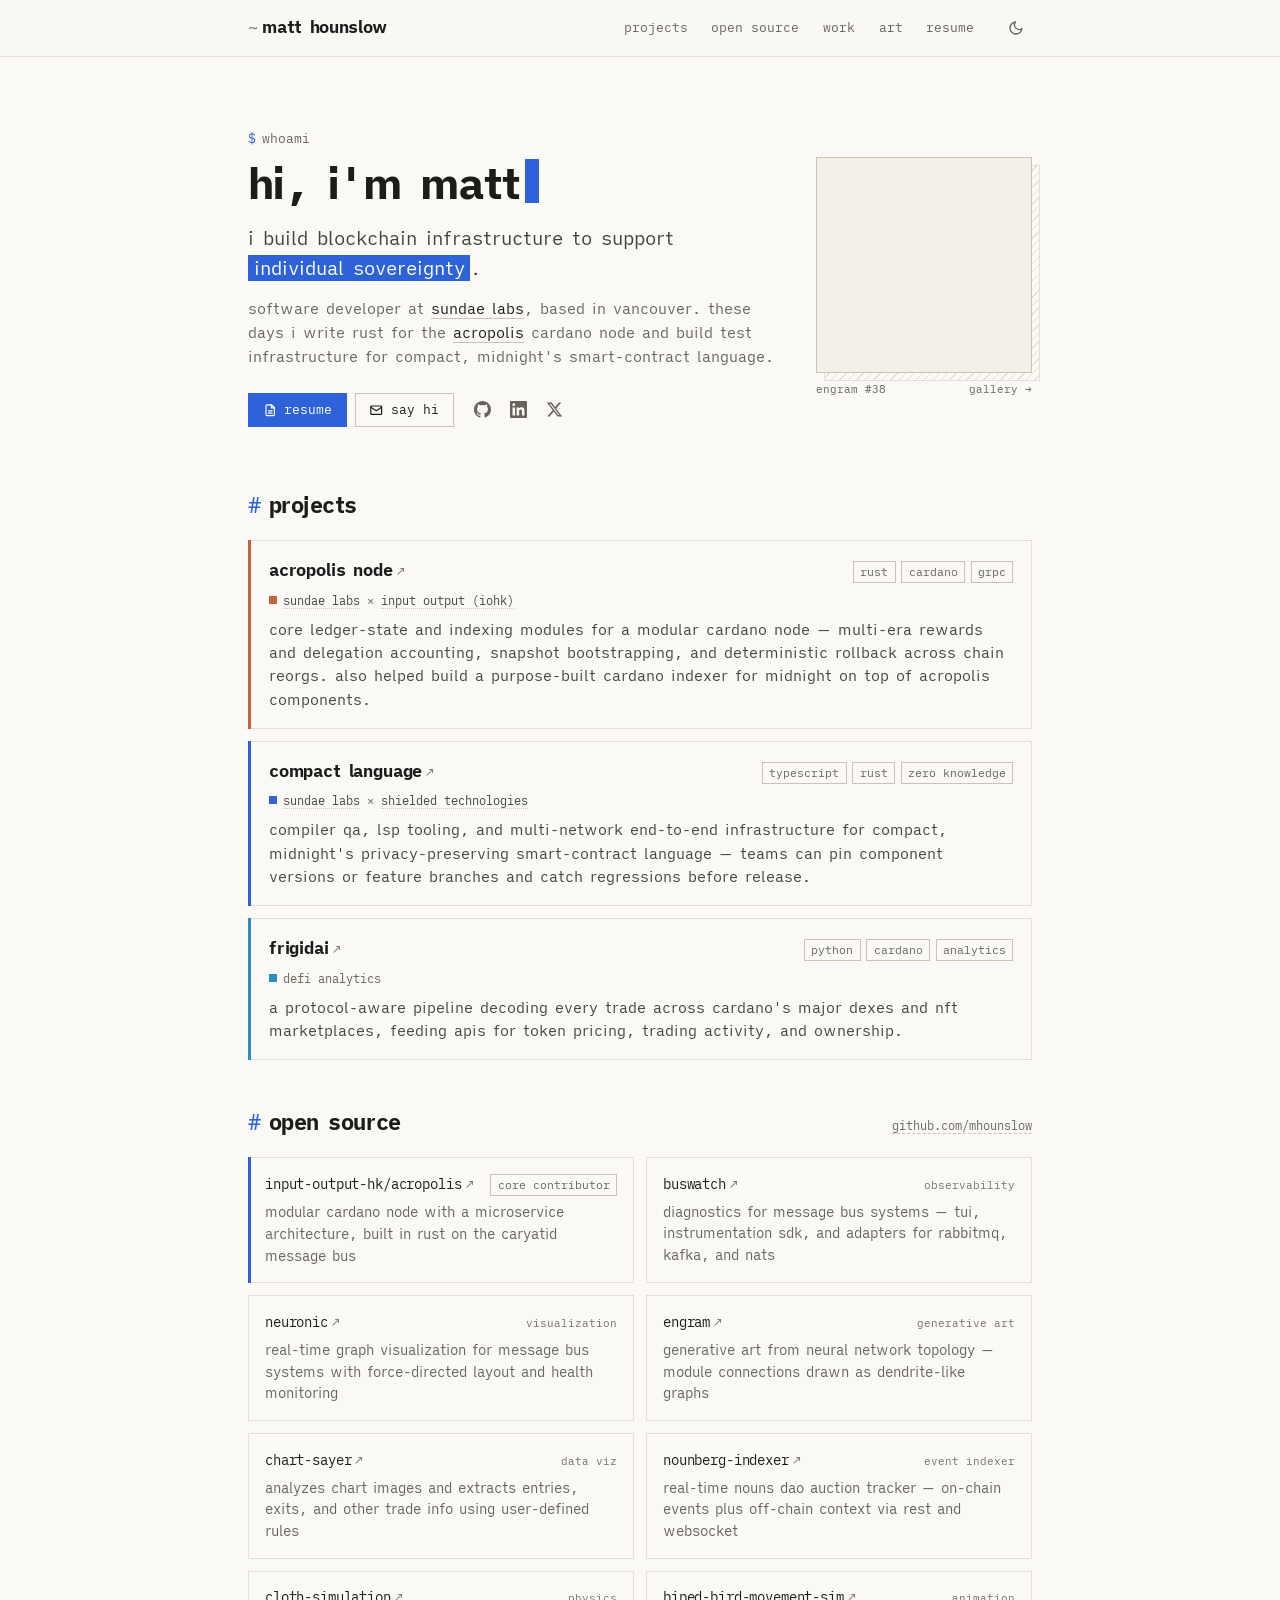
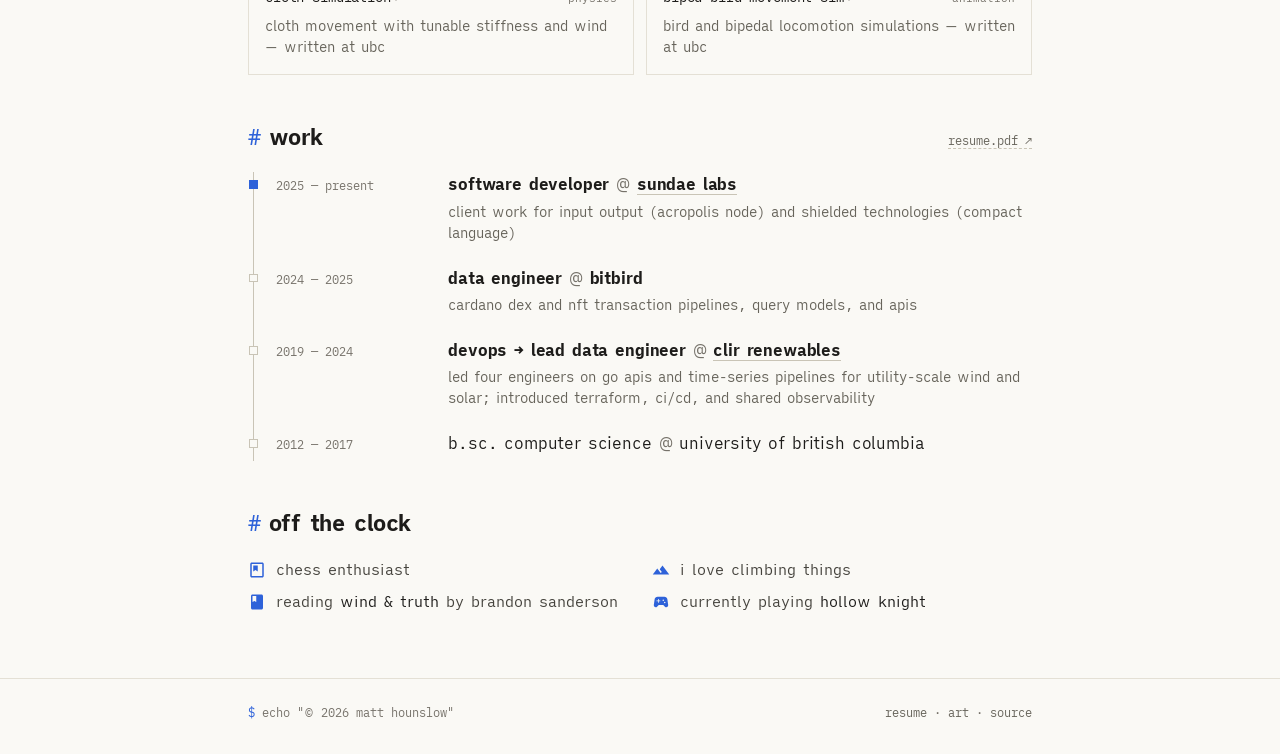
==== commit d2a40c55: "Softer page transitions and staggered art loading - Replace the top-down wipe with a gentle crossfad" ====
--- a/index.html
+++ b/index.html
@@ -43,7 +43,7 @@
         <link rel="preload" href="/assets/fonts/quattro-400.woff2" as="font" type="font/woff2" crossorigin />
         <link rel="preload" href="/assets/fonts/quattro-700.woff2" as="font" type="font/woff2" crossorigin />
         <link rel="preload" href="/assets/fonts/mono-400.woff2" as="font" type="font/woff2" crossorigin />
-        <link rel="stylesheet" href="/assets/site.css" />
+        <link rel="stylesheet" href="/assets/site.css?v=5" />
 
         <script type="application/ld+json">
             {
@@ -707,8 +707,8 @@
             </div>
         </footer>
 
-        <script src="/assets/engrams.js"></script>
-        <script src="/assets/site.js"></script>
+        <script src="/assets/engrams.js?v=5"></script>
+        <script src="/assets/site.js?v=5"></script>
         <script>
             (function () {
                 var reduce = window.matchMedia("(prefers-reduced-motion: reduce)").matches;
--- a/assets/site.css
+++ b/assets/site.css
@@ -161,8 +161,7 @@
 
 /* ---------- page transitions ----------
    cross-document view transitions (chrome/edge/safari; others just navigate).
-   the header stays pinned while the page underneath redraws top-to-bottom,
-   like a terminal repainting. */
+   the header stays pinned; the page underneath softly crossfades. */
 
 @view-transition {
     navigation: auto;
@@ -177,28 +176,23 @@
 }
 
 ::view-transition-old(root) {
-    animation: vt-out 160ms ease-in both;
+    animation: vt-fade-out 200ms ease-out both;
 }
 
 ::view-transition-new(root) {
-    animation: vt-redraw 420ms cubic-bezier(0.2, 0.7, 0.2, 1) both;
-}
-
-@keyframes vt-out {
+    animation: vt-fade-in 360ms cubic-bezier(0.22, 0.61, 0.36, 1) both;
+}
+
+@keyframes vt-fade-out {
     to {
         opacity: 0;
-        transform: translateY(-6px);
-    }
-}
-
-@keyframes vt-redraw {
+    }
+}
+
+@keyframes vt-fade-in {
     from {
-        clip-path: inset(0 0 100% 0);
-        transform: translateY(8px);
-    }
-    to {
-        clip-path: inset(0 0 0 0);
-        transform: none;
+        opacity: 0;
+        transform: translateY(6px);
     }
 }
 
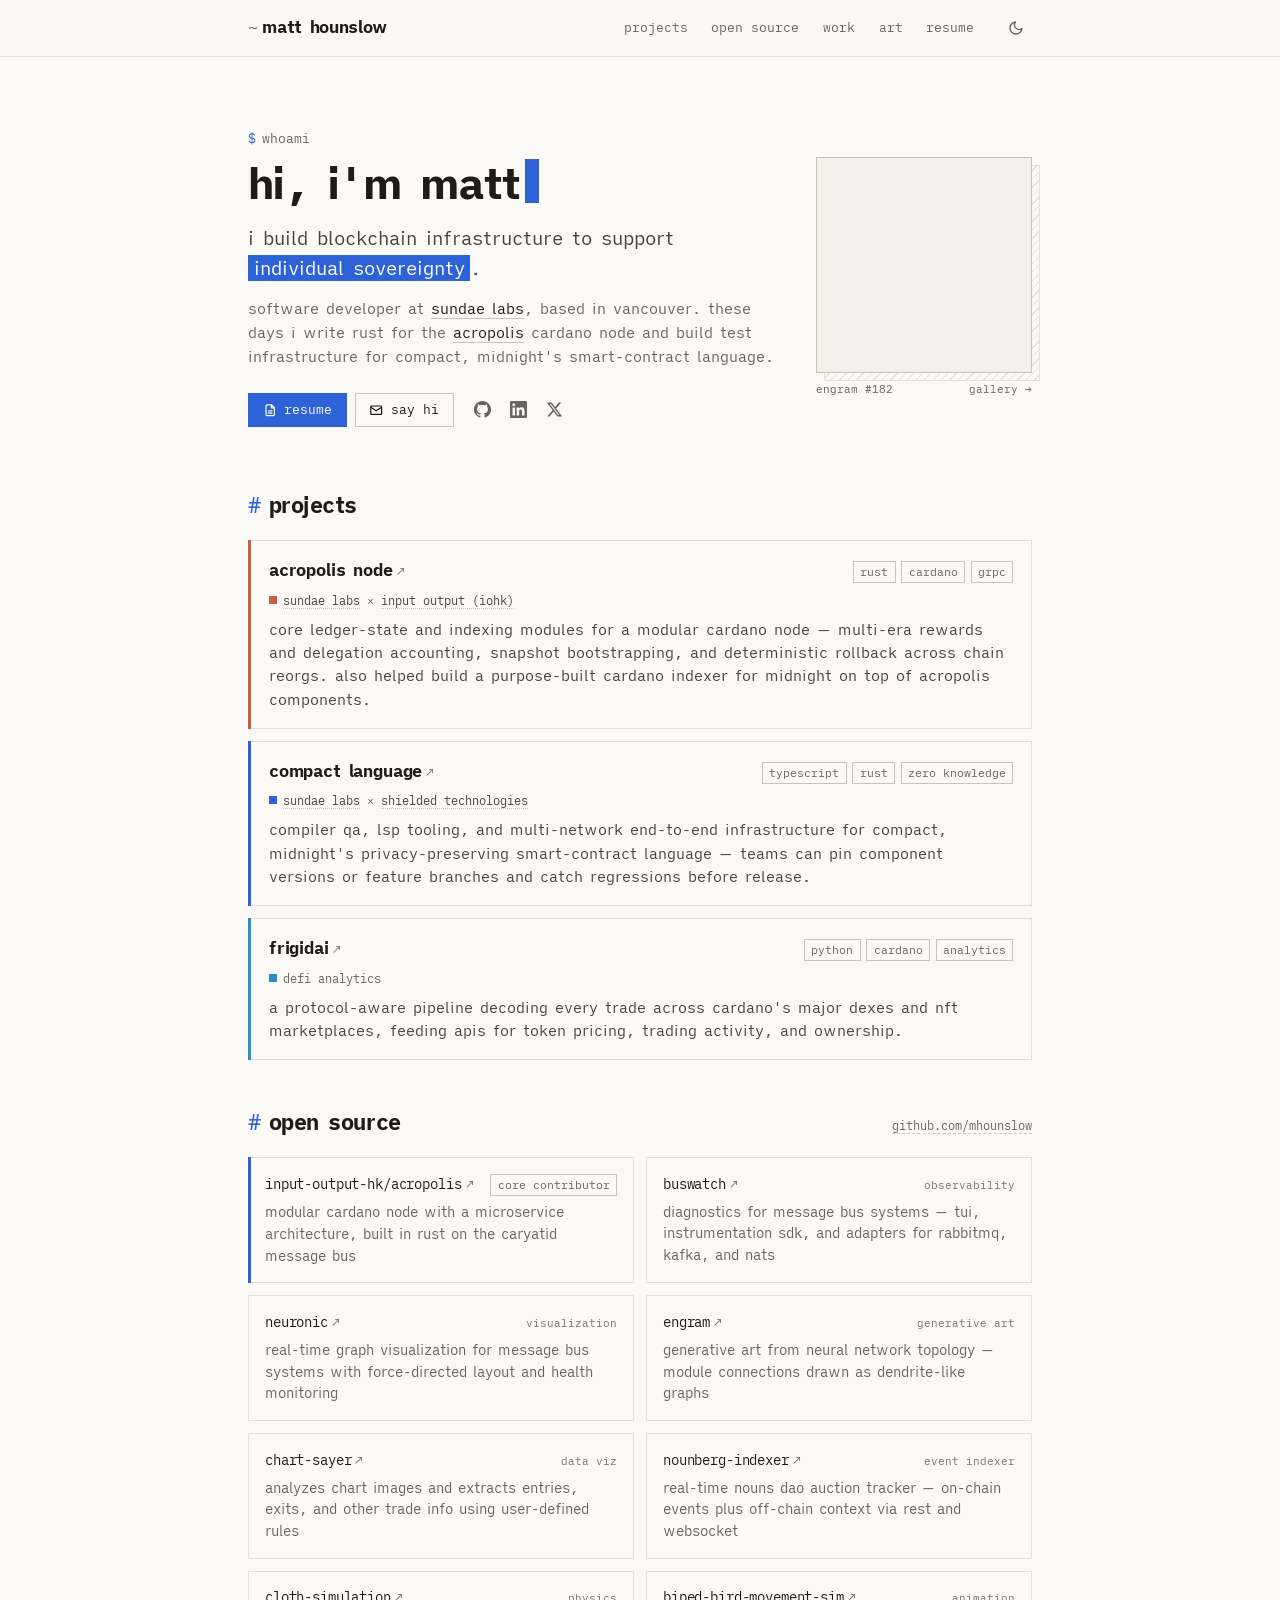
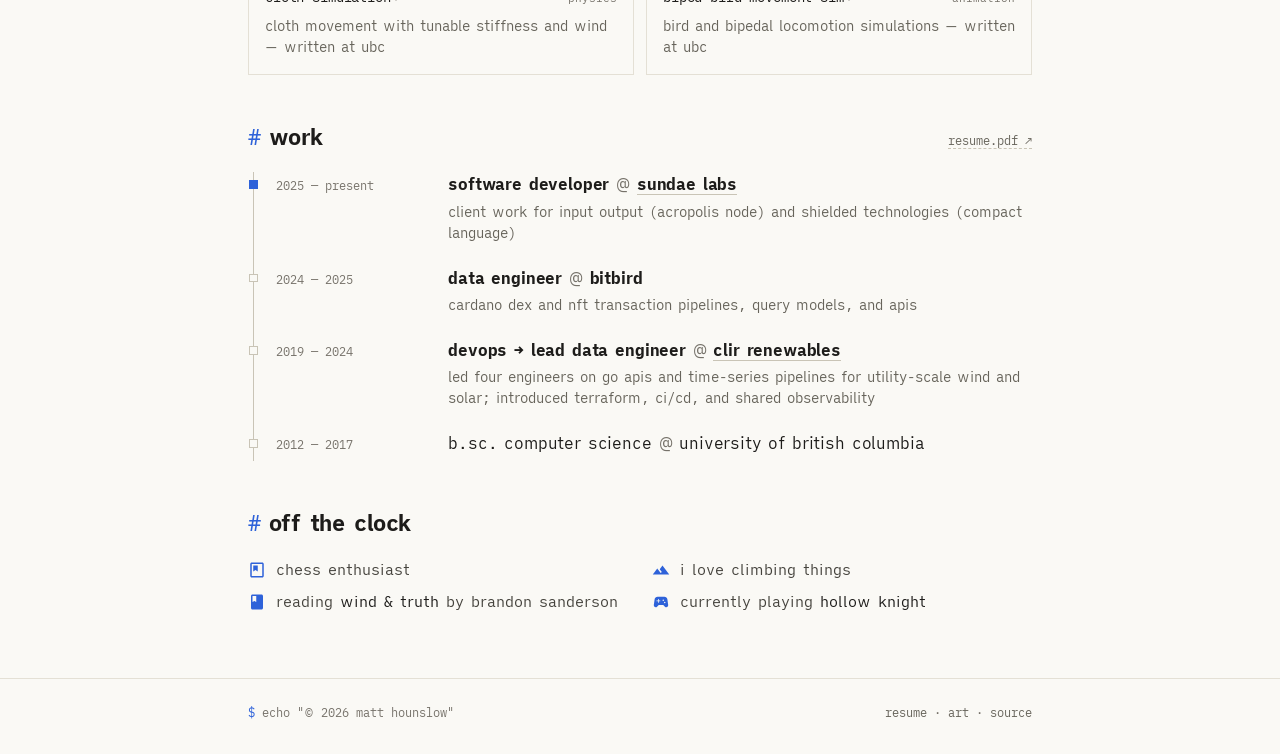
==== commit 834cc3da: "Stamp asset URLs with the commit SHA on deploy Replaces the hand-bumped ?v=N with ?v=dev, which the " ====
--- a/index.html
+++ b/index.html
@@ -43,7 +43,7 @@
         <link rel="preload" href="/assets/fonts/quattro-400.woff2" as="font" type="font/woff2" crossorigin />
         <link rel="preload" href="/assets/fonts/quattro-700.woff2" as="font" type="font/woff2" crossorigin />
         <link rel="preload" href="/assets/fonts/mono-400.woff2" as="font" type="font/woff2" crossorigin />
-        <link rel="stylesheet" href="/assets/site.css?v=5" />
+        <link rel="stylesheet" href="/assets/site.css?v=dev" />
 
         <script type="application/ld+json">
             {
@@ -707,8 +707,8 @@
             </div>
         </footer>
 
-        <script src="/assets/engrams.js?v=5"></script>
-        <script src="/assets/site.js?v=5"></script>
+        <script src="/assets/engrams.js?v=dev"></script>
+        <script src="/assets/site.js?v=dev"></script>
         <script>
             (function () {
                 var reduce = window.matchMedia("(prefers-reduced-motion: reduce)").matches;
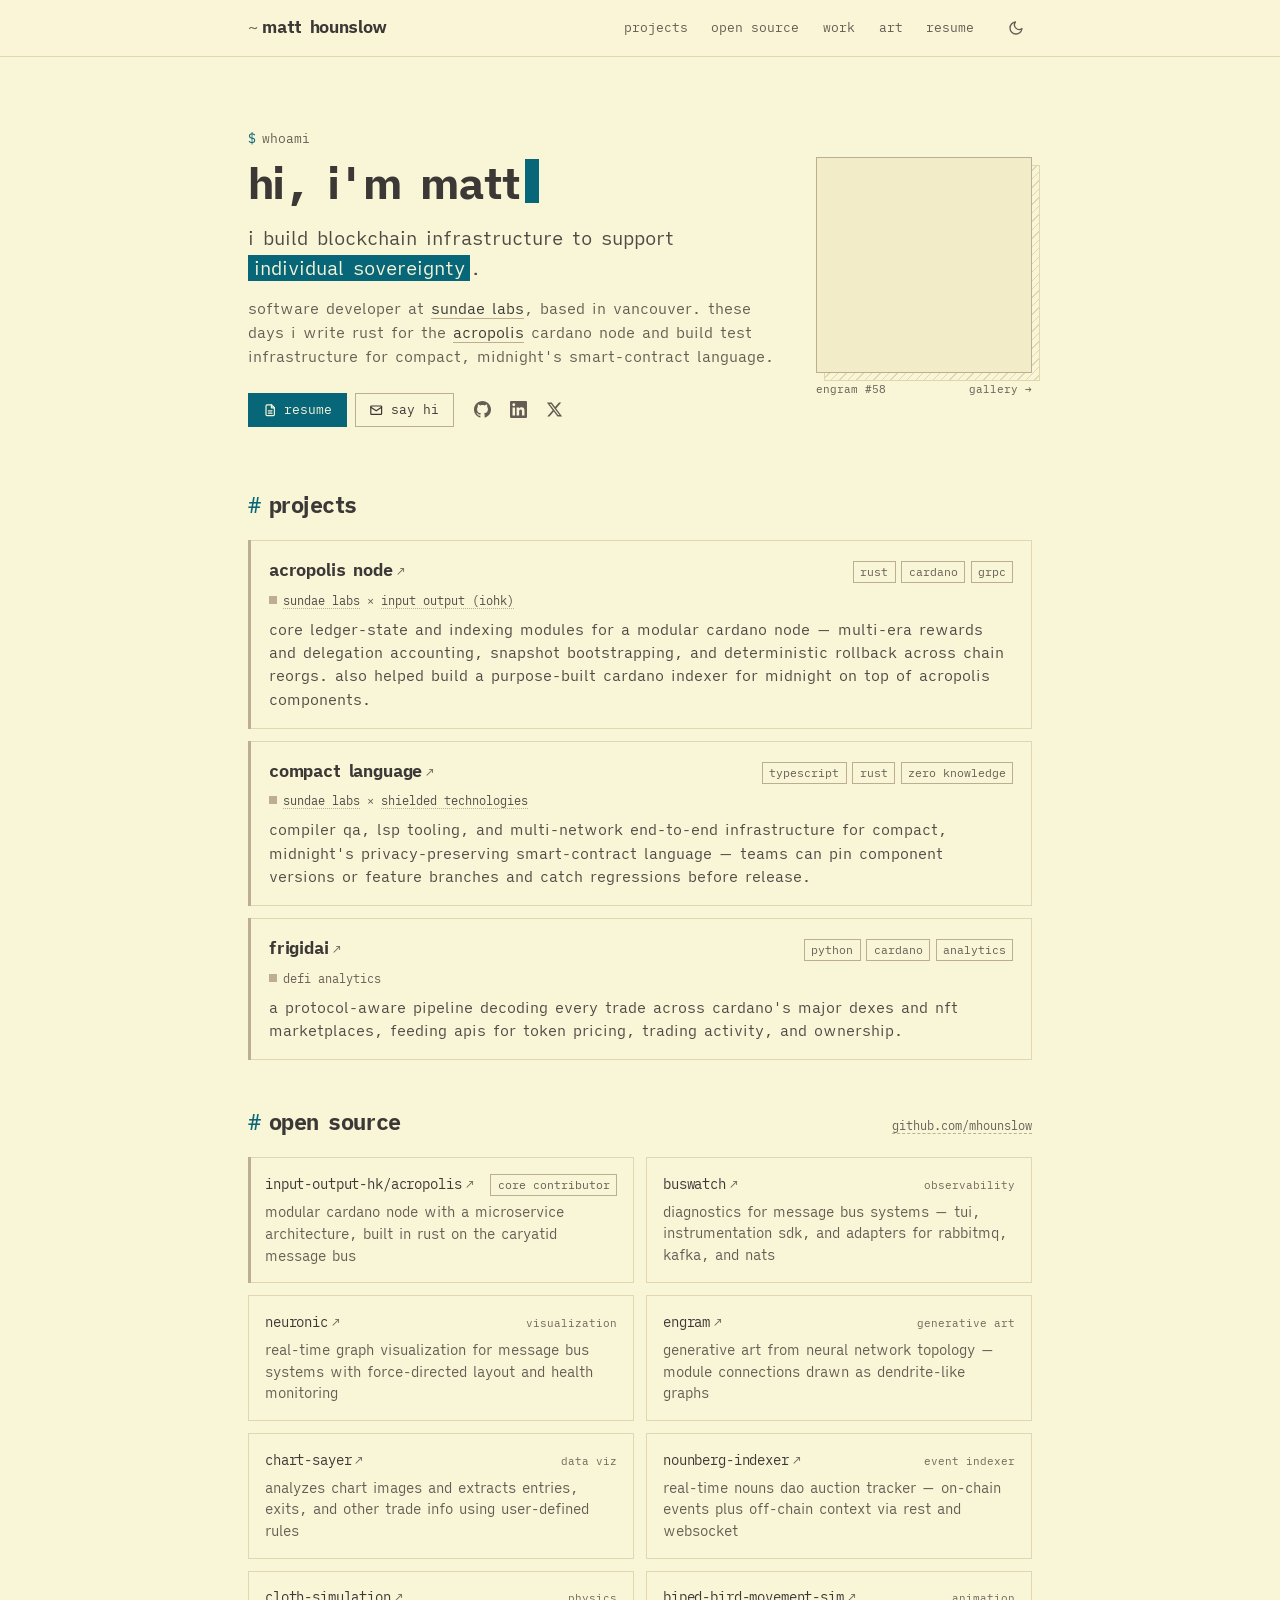
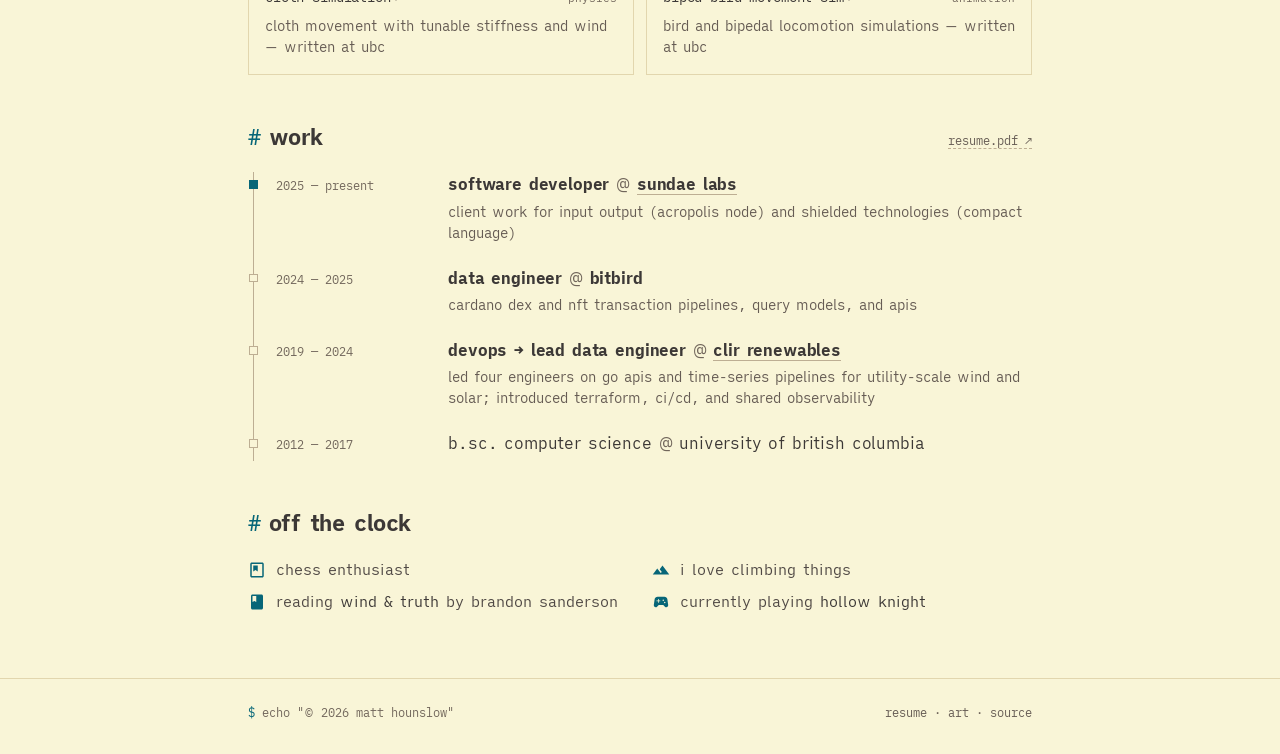
==== commit 7785bd16: "Switch to a natural gruvbox-inspired palette - Cream / charcoal backgrounds with earthy text tones -" ====
--- a/index.html
+++ b/index.html
@@ -9,7 +9,7 @@
                 if (t === "light" || t === "dark") document.documentElement.dataset.theme = t;
             } catch (e) {}
         </script>
-        <meta name="theme-color" content="#faf9f5" />
+        <meta name="theme-color" content="#f9f5d7" />
 
         <title>matt hounslow — software developer</title>
         <meta
@@ -156,10 +156,14 @@
                 height: 100%;
                 object-fit: cover;
                 opacity: 0;
-                transition: opacity 0.4s ease, transform 0.6s ease;
+                filter: saturate(0.45) sepia(0.25);
+                transition: opacity 0.4s ease, transform 0.6s ease, filter 0.4s ease;
             }
             .hero-art img.loaded {
                 opacity: 1;
+            }
+            .hero-art:hover img {
+                filter: none;
             }
             .hero-art:hover .frame {
                 border-color: var(--accent);
@@ -233,7 +237,11 @@
                 top: -1px;
                 bottom: -1px;
                 width: 3px;
-                background: var(--card-accent, var(--accent));
+                background: var(--line-strong);
+                transition: background-color 0.15s;
+            }
+            .card:hover::before {
+                background: var(--accent);
             }
             .card:hover {
                 border-color: var(--line-strong);
@@ -271,7 +279,7 @@
             }
             .card:hover h3 .arrow {
                 transform: translate(2px, -2px);
-                color: var(--card-accent, var(--accent));
+                color: var(--accent);
             }
             .card .meta {
                 font-family: var(--font-mono);
@@ -284,7 +292,7 @@
                 width: 0.5rem;
                 height: 0.5rem;
                 margin-right: 0.4rem;
-                background: var(--card-accent, var(--accent));
+                background: var(--line-strong);
                 vertical-align: 0.05rem;
             }
             .card p.desc {
@@ -303,17 +311,8 @@
                 border-bottom: 1px dotted var(--line-strong);
             }
             .card .meta a:hover {
-                color: var(--card-accent, var(--accent));
+                color: var(--accent);
                 border-bottom-color: currentColor;
-            }
-            .accent-clay {
-                --card-accent: var(--clay);
-            }
-            .accent-blue {
-                --card-accent: var(--accent);
-            }
-            .accent-sky {
-                --card-accent: var(--sky);
             }
 
             /* ---------- open source grid ---------- */
@@ -324,7 +323,6 @@
             }
             .oss .card {
                 padding: 0.9rem 1rem 0.95rem;
-                --card-accent: var(--line-strong);
             }
             .oss .card::before {
                 display: none;
@@ -342,9 +340,6 @@
                 font-family: var(--font-mono);
                 font-size: 0.6875rem;
                 color: var(--muted);
-            }
-            .oss .card.featured {
-                --card-accent: var(--accent);
             }
             .oss .card.featured::before {
                 display: block;
@@ -538,7 +533,7 @@
             <section class="section" id="projects" aria-labelledby="projects-title">
                 <h2 class="section-title" id="projects-title"><span class="hash">#</span>projects</h2>
                 <div class="cards">
-                    <article class="card accent-clay">
+                    <article class="card">
                         <div class="card-head">
                             <h3><a href="https://github.com/input-output-hk/acropolis" target="_blank" rel="noopener">acropolis node<span class="arrow" aria-hidden="true">↗</span></a></h3>
                             <div class="tags"><span class="tag">rust</span><span class="tag">cardano</span><span class="tag">grpc</span></div>
@@ -554,7 +549,7 @@
                         </p>
                     </article>
 
-                    <article class="card accent-blue">
+                    <article class="card">
                         <div class="card-head">
                             <h3><a href="https://github.com/LFDT-Minokawa/compact" target="_blank" rel="noopener">compact language<span class="arrow" aria-hidden="true">↗</span></a></h3>
                             <div class="tags"><span class="tag">typescript</span><span class="tag">rust</span><span class="tag">zero knowledge</span></div>
@@ -569,7 +564,7 @@
                         </p>
                     </article>
 
-                    <article class="card accent-sky">
+                    <article class="card">
                         <div class="card-head">
                             <h3><a href="https://frigid.ai/" target="_blank" rel="noopener">frigidai<span class="arrow" aria-hidden="true">↗</span></a></h3>
                             <div class="tags"><span class="tag">python</span><span class="tag">cardano</span><span class="tag">analytics</span></div>
--- a/assets/site.css
+++ b/assets/site.css
@@ -1,5 +1,5 @@
 /* matthounslow.dev — shared styles
-   palette: warm ivory / charcoal neutrals, blue primary, clay secondary */
+   palette: gruvbox-inspired cream / charcoal, one muted teal-blue accent */
 
 @font-face {
     font-family: "iA Writer Quattro";
@@ -25,20 +25,18 @@
 
 :root {
     color-scheme: light;
-    --bg: #faf9f5;
-    --bg-alt: #f2f0e8;
-    --bg-sunk: #e9e6dc;
-    --line: #e4e0d5;
-    --line-strong: #c9c4b6;
-    --muted: #76726a;
-    --text-3: #67645b;
-    --text-2: #45433d;
-    --text: #1d1c1a;
-    --accent: #2e62d9;
-    --clay: #c6613f;
-    --sky: #2a8fc7;
-    --on-accent: #ffffff;
-    --header-bg: rgb(250 249 245 / 0.86);
+    --bg: #f9f5d7;
+    --bg-alt: #f3ecc8;
+    --bg-sunk: #ebdbb2;
+    --line: #e2d6ae;
+    --line-strong: #bdae93;
+    --muted: #71665b;
+    --text-3: #665c54;
+    --text-2: #504945;
+    --text: #3c3836;
+    --accent: #076678;
+    --on-accent: #f9f5d7;
+    --header-bg: rgb(249 245 215 / 0.88);
 
     --font-sans: "iA Writer Quattro", -apple-system, system-ui, "Segoe UI", Roboto, "Helvetica Neue", Arial, sans-serif;
     --font-mono: "iA Writer Mono", ui-monospace, "SF Mono", Menlo, Consolas, monospace;
@@ -49,38 +47,34 @@
 @media (prefers-color-scheme: dark) {
     :root:not([data-theme="light"]) {
         color-scheme: dark;
-        --bg: #21201e;
-        --bg-alt: #2a2926;
-        --bg-sunk: #181816;
-        --line: #35332f;
-        --line-strong: #56534c;
-        --muted: #8f8b82;
-        --text-3: #aeaaa0;
-        --text-2: #d0ccc2;
-        --text: #f2f0e8;
-        --accent: #7da6ff;
-        --clay: #e38c6c;
-        --sky: #6cc0ec;
-        --on-accent: #141413;
-        --header-bg: rgb(33 32 30 / 0.86);
+        --bg: #1d2021;
+        --bg-alt: #252829;
+        --bg-sunk: #161819;
+        --line: #32302f;
+        --line-strong: #504945;
+        --muted: #9d8e7e;
+        --text-3: #a89984;
+        --text-2: #d5c4a1;
+        --text: #ebdbb2;
+        --accent: #83a598;
+        --on-accent: #1d2021;
+        --header-bg: rgb(29 32 33 / 0.88);
     }
 }
 :root[data-theme="dark"] {
     color-scheme: dark;
-    --bg: #21201e;
-    --bg-alt: #2a2926;
-    --bg-sunk: #181816;
-    --line: #35332f;
-    --line-strong: #56534c;
-    --muted: #8f8b82;
-    --text-3: #aeaaa0;
-    --text-2: #d0ccc2;
-    --text: #f2f0e8;
-    --accent: #7da6ff;
-    --clay: #e38c6c;
-    --sky: #6cc0ec;
-    --on-accent: #141413;
-    --header-bg: rgb(33 32 30 / 0.86);
+    --bg: #1d2021;
+    --bg-alt: #252829;
+    --bg-sunk: #161819;
+    --line: #32302f;
+    --line-strong: #504945;
+    --muted: #9d8e7e;
+    --text-3: #a89984;
+    --text-2: #d5c4a1;
+    --text: #ebdbb2;
+    --accent: #83a598;
+    --on-accent: #1d2021;
+    --header-bg: rgb(29 32 33 / 0.88);
 }
 
 *,
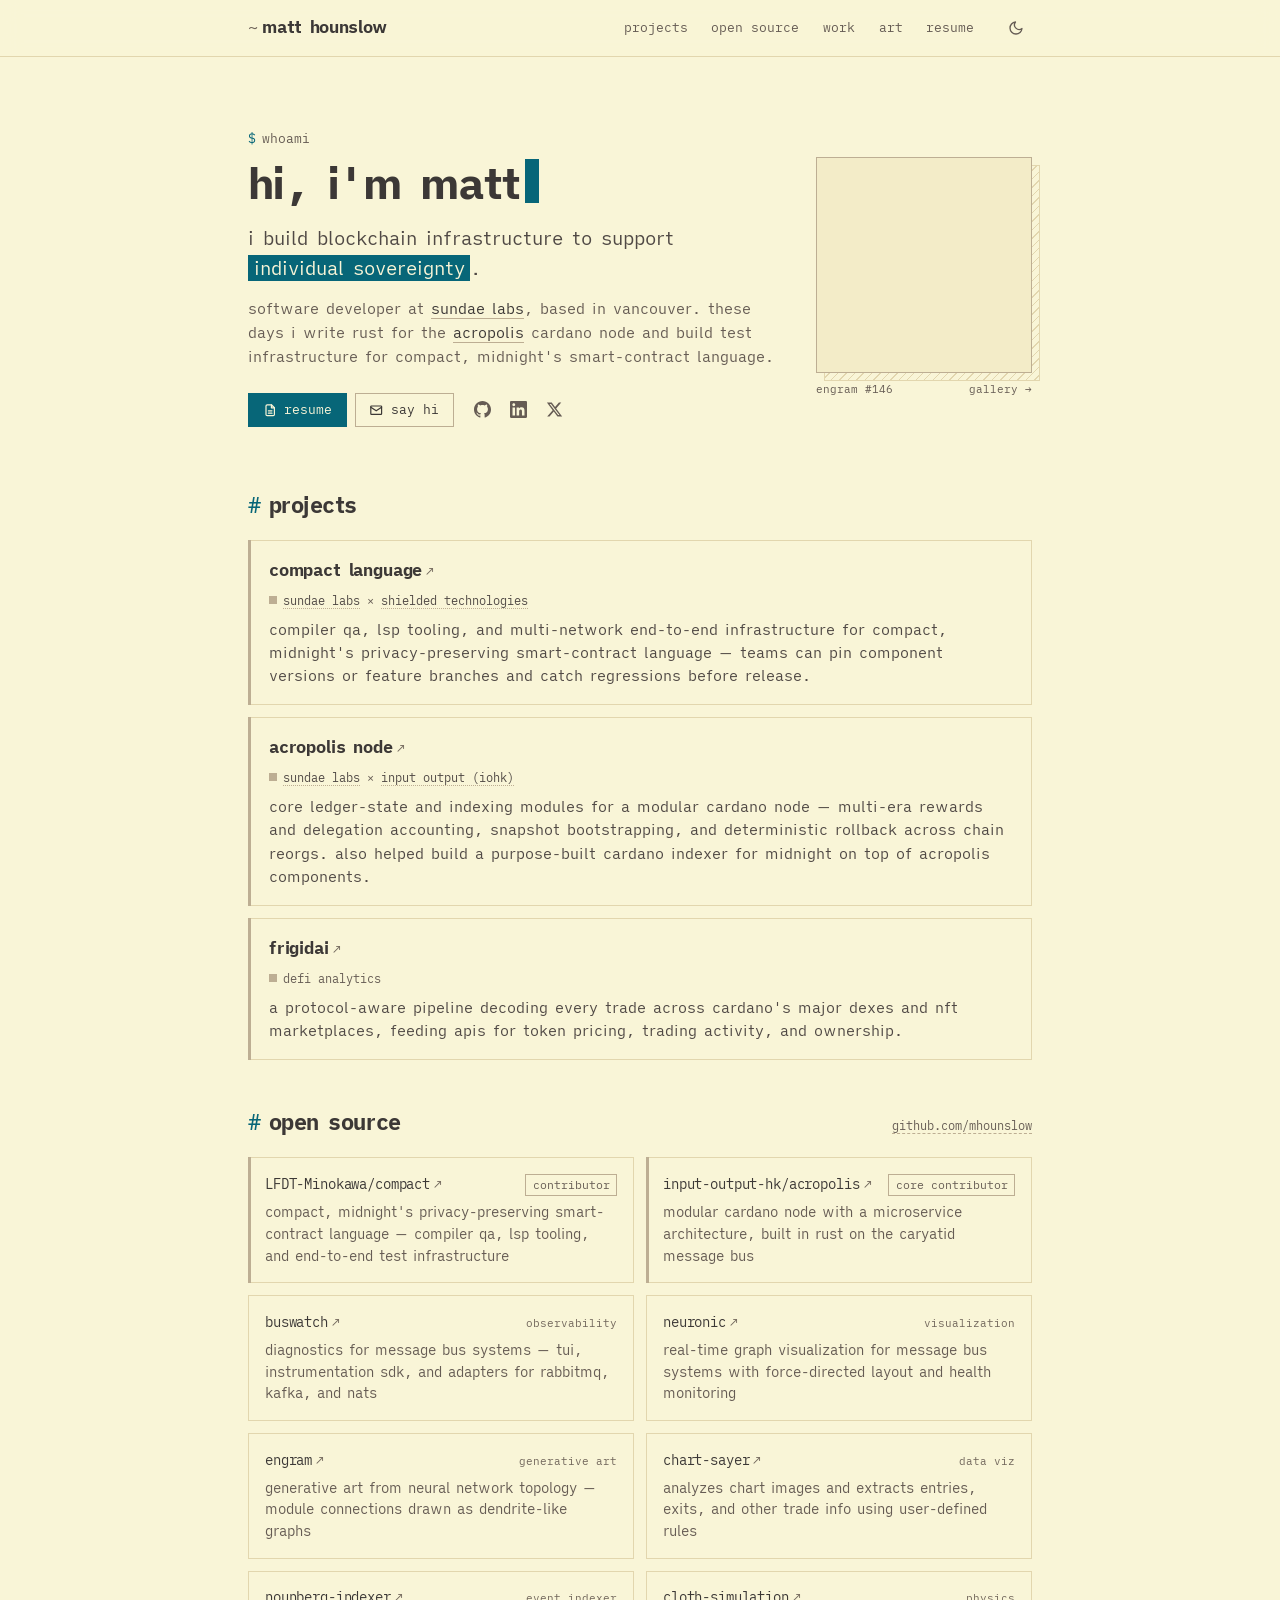
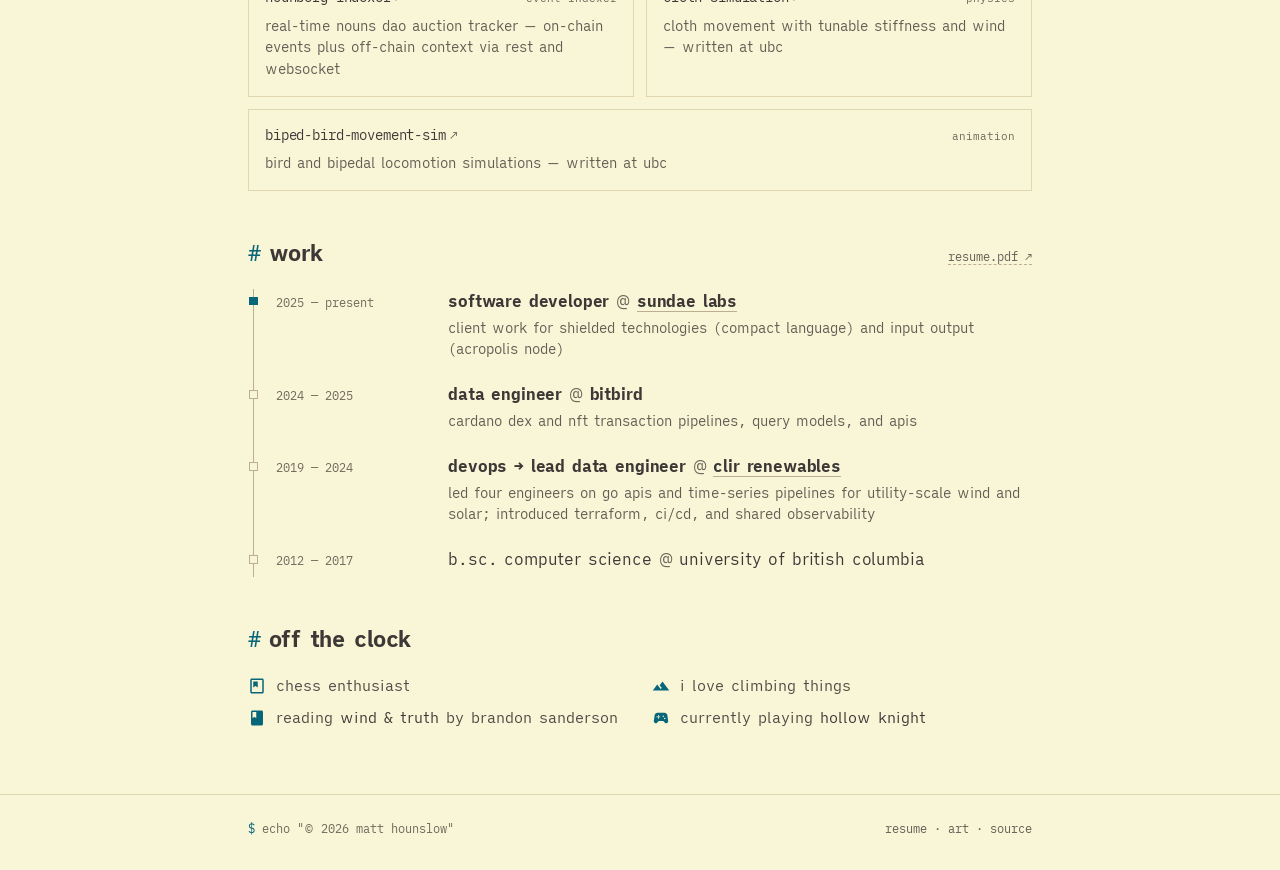
==== commit 3e3eb7aa: "Lead with Compact; add it to open source; drop project language tags - Compact is first in projects " ====
--- a/index.html
+++ b/index.html
@@ -340,6 +340,9 @@
                 font-family: var(--font-mono);
                 font-size: 0.6875rem;
                 color: var(--muted);
+            }
+            .oss .card:last-child:nth-child(odd) {
+                grid-column: 1 / -1;
             }
             .oss .card.featured::before {
                 display: block;
@@ -535,8 +538,21 @@
                 <div class="cards">
                     <article class="card">
                         <div class="card-head">
+                            <h3><a href="https://github.com/LFDT-Minokawa/compact" target="_blank" rel="noopener">compact language<span class="arrow" aria-hidden="true">↗</span></a></h3>
+                        </div>
+                        <p class="meta"><span class="dot" aria-hidden="true"></span><a href="https://sundae.fi/" target="_blank" rel="noopener">sundae labs</a> × <a href="https://www.shielded.io/" target="_blank" rel="noopener">shielded technologies</a></p>
+                        <p class="desc">
+                            compiler qa, lsp tooling, and multi-network end-to-end
+                            infrastructure for compact, midnight's
+                            privacy-preserving smart-contract language — teams can
+                            pin component versions or feature branches and catch
+                            regressions before release.
+                        </p>
+                    </article>
+
+                    <article class="card">
+                        <div class="card-head">
                             <h3><a href="https://github.com/input-output-hk/acropolis" target="_blank" rel="noopener">acropolis node<span class="arrow" aria-hidden="true">↗</span></a></h3>
-                            <div class="tags"><span class="tag">rust</span><span class="tag">cardano</span><span class="tag">grpc</span></div>
                         </div>
                         <p class="meta"><span class="dot" aria-hidden="true"></span><a href="https://sundae.fi/" target="_blank" rel="noopener">sundae labs</a> × <a href="https://www.iog.io/" target="_blank" rel="noopener">input output (iohk)</a></p>
                         <p class="desc">
@@ -551,23 +567,7 @@
 
                     <article class="card">
                         <div class="card-head">
-                            <h3><a href="https://github.com/LFDT-Minokawa/compact" target="_blank" rel="noopener">compact language<span class="arrow" aria-hidden="true">↗</span></a></h3>
-                            <div class="tags"><span class="tag">typescript</span><span class="tag">rust</span><span class="tag">zero knowledge</span></div>
-                        </div>
-                        <p class="meta"><span class="dot" aria-hidden="true"></span><a href="https://sundae.fi/" target="_blank" rel="noopener">sundae labs</a> × <a href="https://www.shielded.io/" target="_blank" rel="noopener">shielded technologies</a></p>
-                        <p class="desc">
-                            compiler qa, lsp tooling, and multi-network end-to-end
-                            infrastructure for compact, midnight's
-                            privacy-preserving smart-contract language — teams can
-                            pin component versions or feature branches and catch
-                            regressions before release.
-                        </p>
-                    </article>
-
-                    <article class="card">
-                        <div class="card-head">
                             <h3><a href="https://frigid.ai/" target="_blank" rel="noopener">frigidai<span class="arrow" aria-hidden="true">↗</span></a></h3>
-                            <div class="tags"><span class="tag">python</span><span class="tag">cardano</span><span class="tag">analytics</span></div>
                         </div>
                         <p class="meta"><span class="dot" aria-hidden="true"></span>defi analytics</p>
                         <p class="desc">
@@ -585,6 +585,13 @@
                     <span class="aside"><a href="https://github.com/mhounslow" target="_blank" rel="noopener">github.com/mhounslow</a></span>
                 </h2>
                 <div class="oss">
+                    <article class="card featured">
+                        <div class="card-head">
+                            <h3><a href="https://github.com/LFDT-Minokawa/compact" target="_blank" rel="noopener">LFDT-Minokawa/compact<span class="arrow" aria-hidden="true">↗</span></a></h3>
+                            <span class="tag">contributor</span>
+                        </div>
+                        <p class="desc">compact, midnight's privacy-preserving smart-contract language — compiler qa, lsp tooling, and end-to-end test infrastructure</p>
+                    </article>
                     <article class="card featured">
                         <div class="card-head">
                             <h3><a href="https://github.com/input-output-hk/acropolis" target="_blank" rel="noopener">input-output-hk/acropolis<span class="arrow" aria-hidden="true">↗</span></a></h3>
@@ -653,7 +660,7 @@
                     <li class="now">
                         <time>2025 — present</time>
                         <span class="role">software developer <span class="at">@</span> <a href="https://sundae.fi/" target="_blank" rel="noopener">sundae labs</a></span>
-                        <p class="note">client work for input output (acropolis node) and shielded technologies (compact language)</p>
+                        <p class="note">client work for shielded technologies (compact language) and input output (acropolis node)</p>
                     </li>
                     <li>
                         <time>2024 — 2025</time>
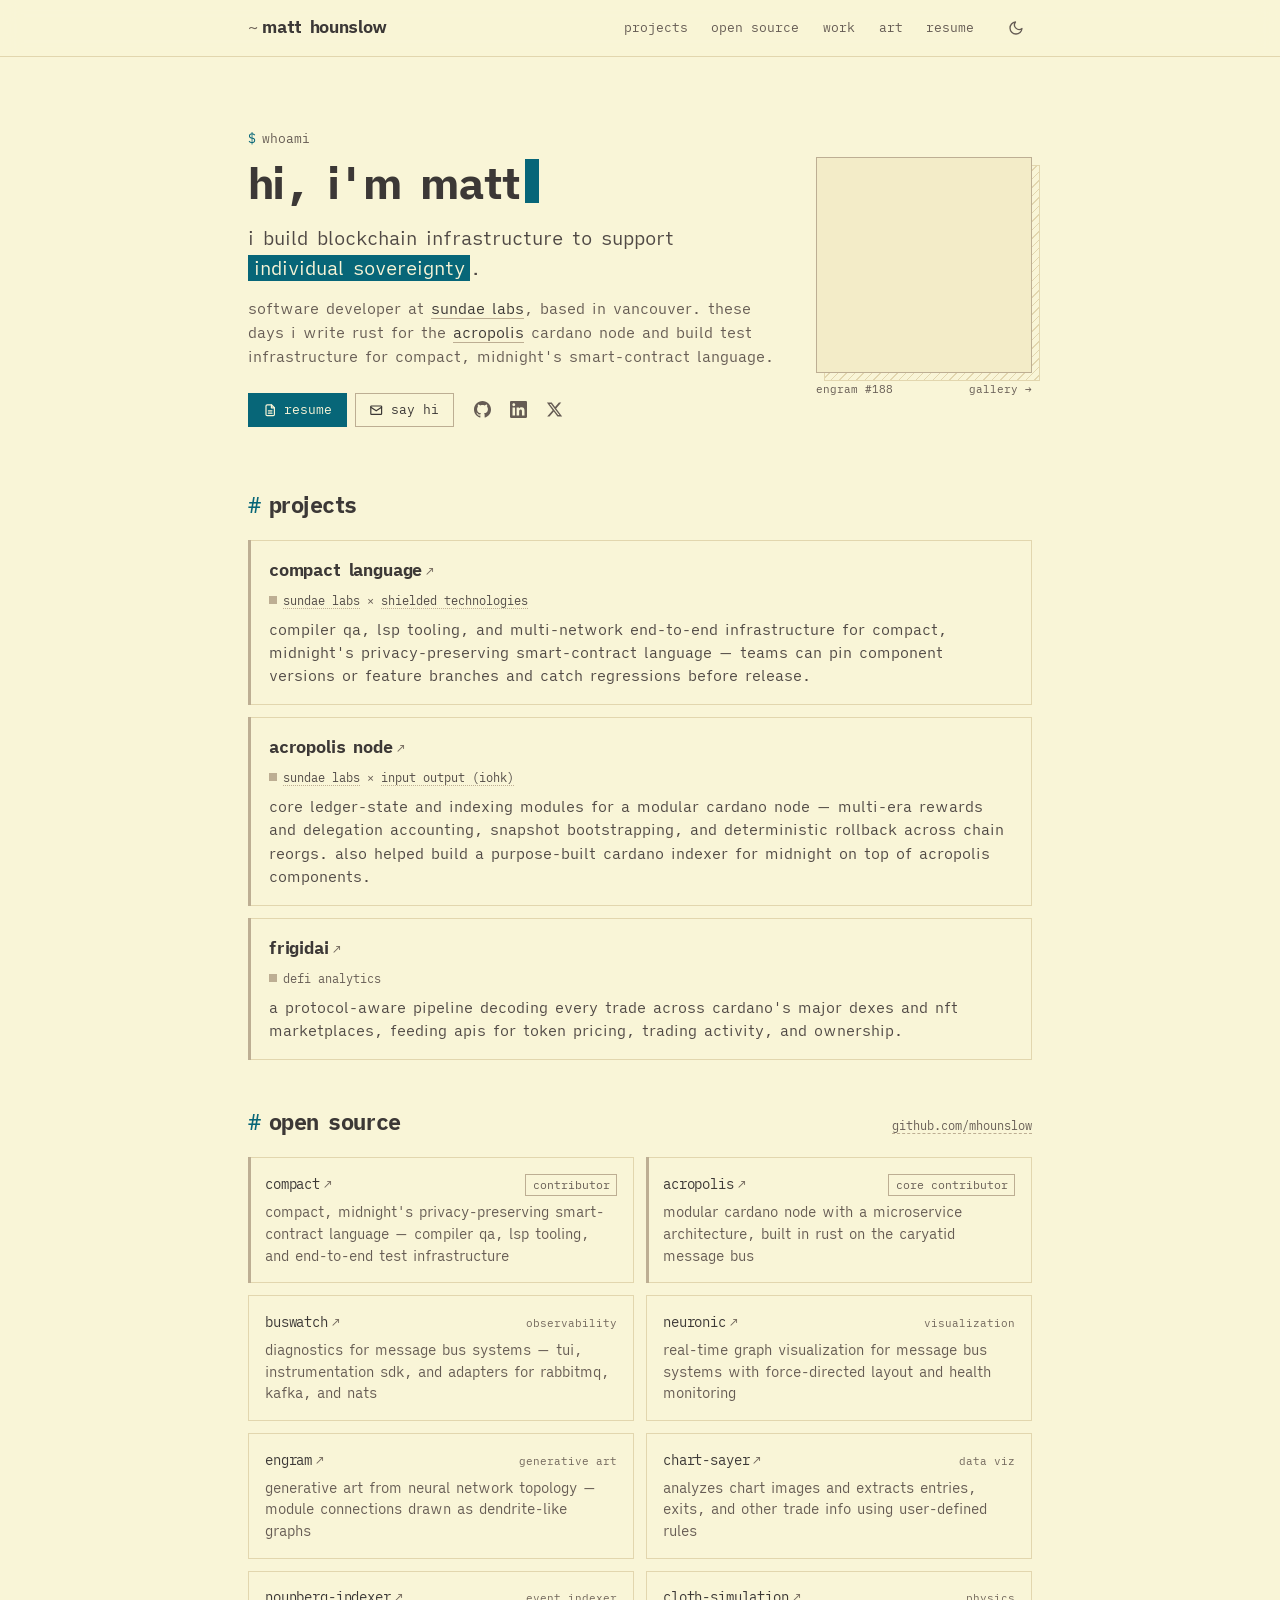
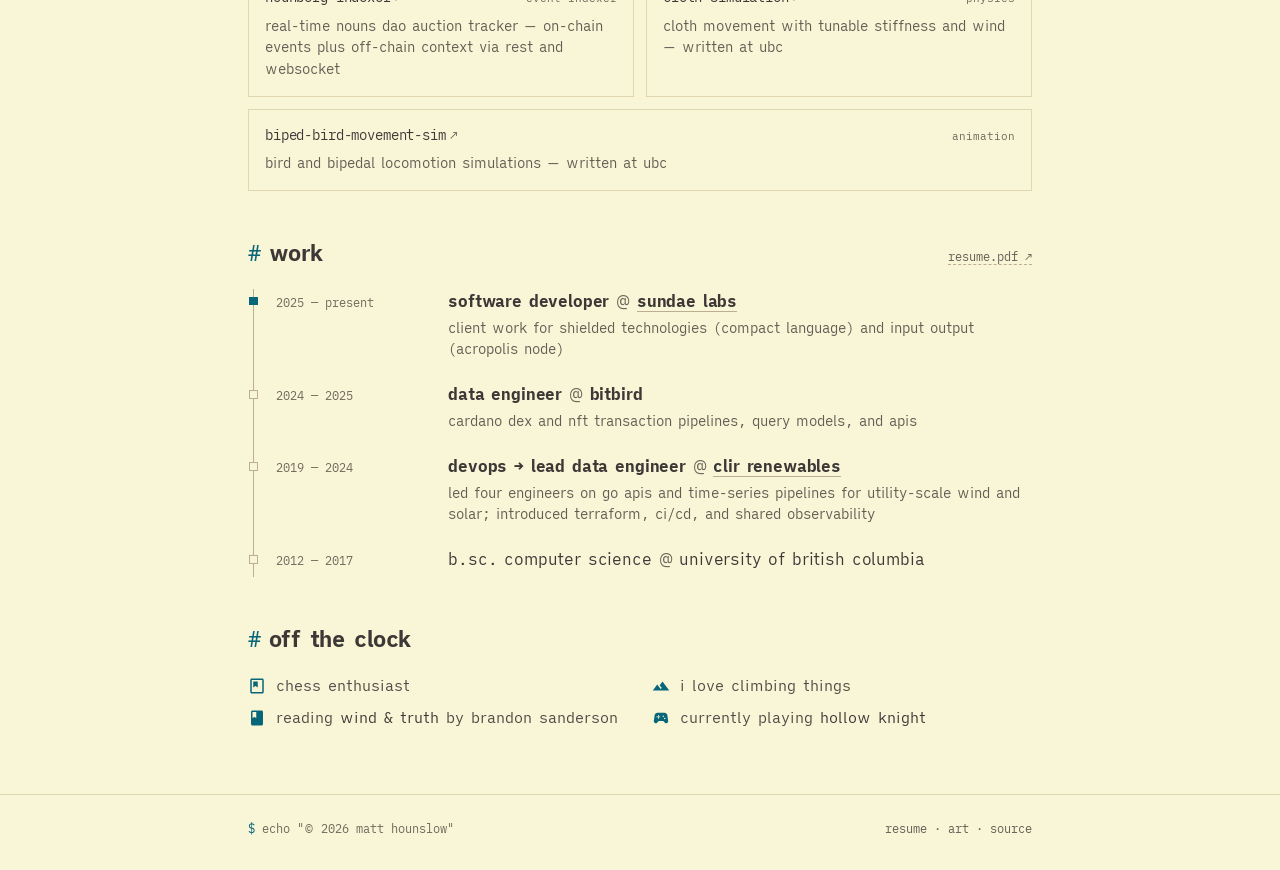
==== commit ff6a62ae: "Use short names for compact and acropolis in open source" ====
--- a/index.html
+++ b/index.html
@@ -587,14 +587,14 @@
                 <div class="oss">
                     <article class="card featured">
                         <div class="card-head">
-                            <h3><a href="https://github.com/LFDT-Minokawa/compact" target="_blank" rel="noopener">LFDT-Minokawa/compact<span class="arrow" aria-hidden="true">↗</span></a></h3>
+                            <h3><a href="https://github.com/LFDT-Minokawa/compact" target="_blank" rel="noopener">compact<span class="arrow" aria-hidden="true">↗</span></a></h3>
                             <span class="tag">contributor</span>
                         </div>
                         <p class="desc">compact, midnight's privacy-preserving smart-contract language — compiler qa, lsp tooling, and end-to-end test infrastructure</p>
                     </article>
                     <article class="card featured">
                         <div class="card-head">
-                            <h3><a href="https://github.com/input-output-hk/acropolis" target="_blank" rel="noopener">input-output-hk/acropolis<span class="arrow" aria-hidden="true">↗</span></a></h3>
+                            <h3><a href="https://github.com/input-output-hk/acropolis" target="_blank" rel="noopener">acropolis<span class="arrow" aria-hidden="true">↗</span></a></h3>
                             <span class="tag">core contributor</span>
                         </div>
                         <p class="desc">modular cardano node with a microservice architecture, built in rust on the caryatid message bus</p>
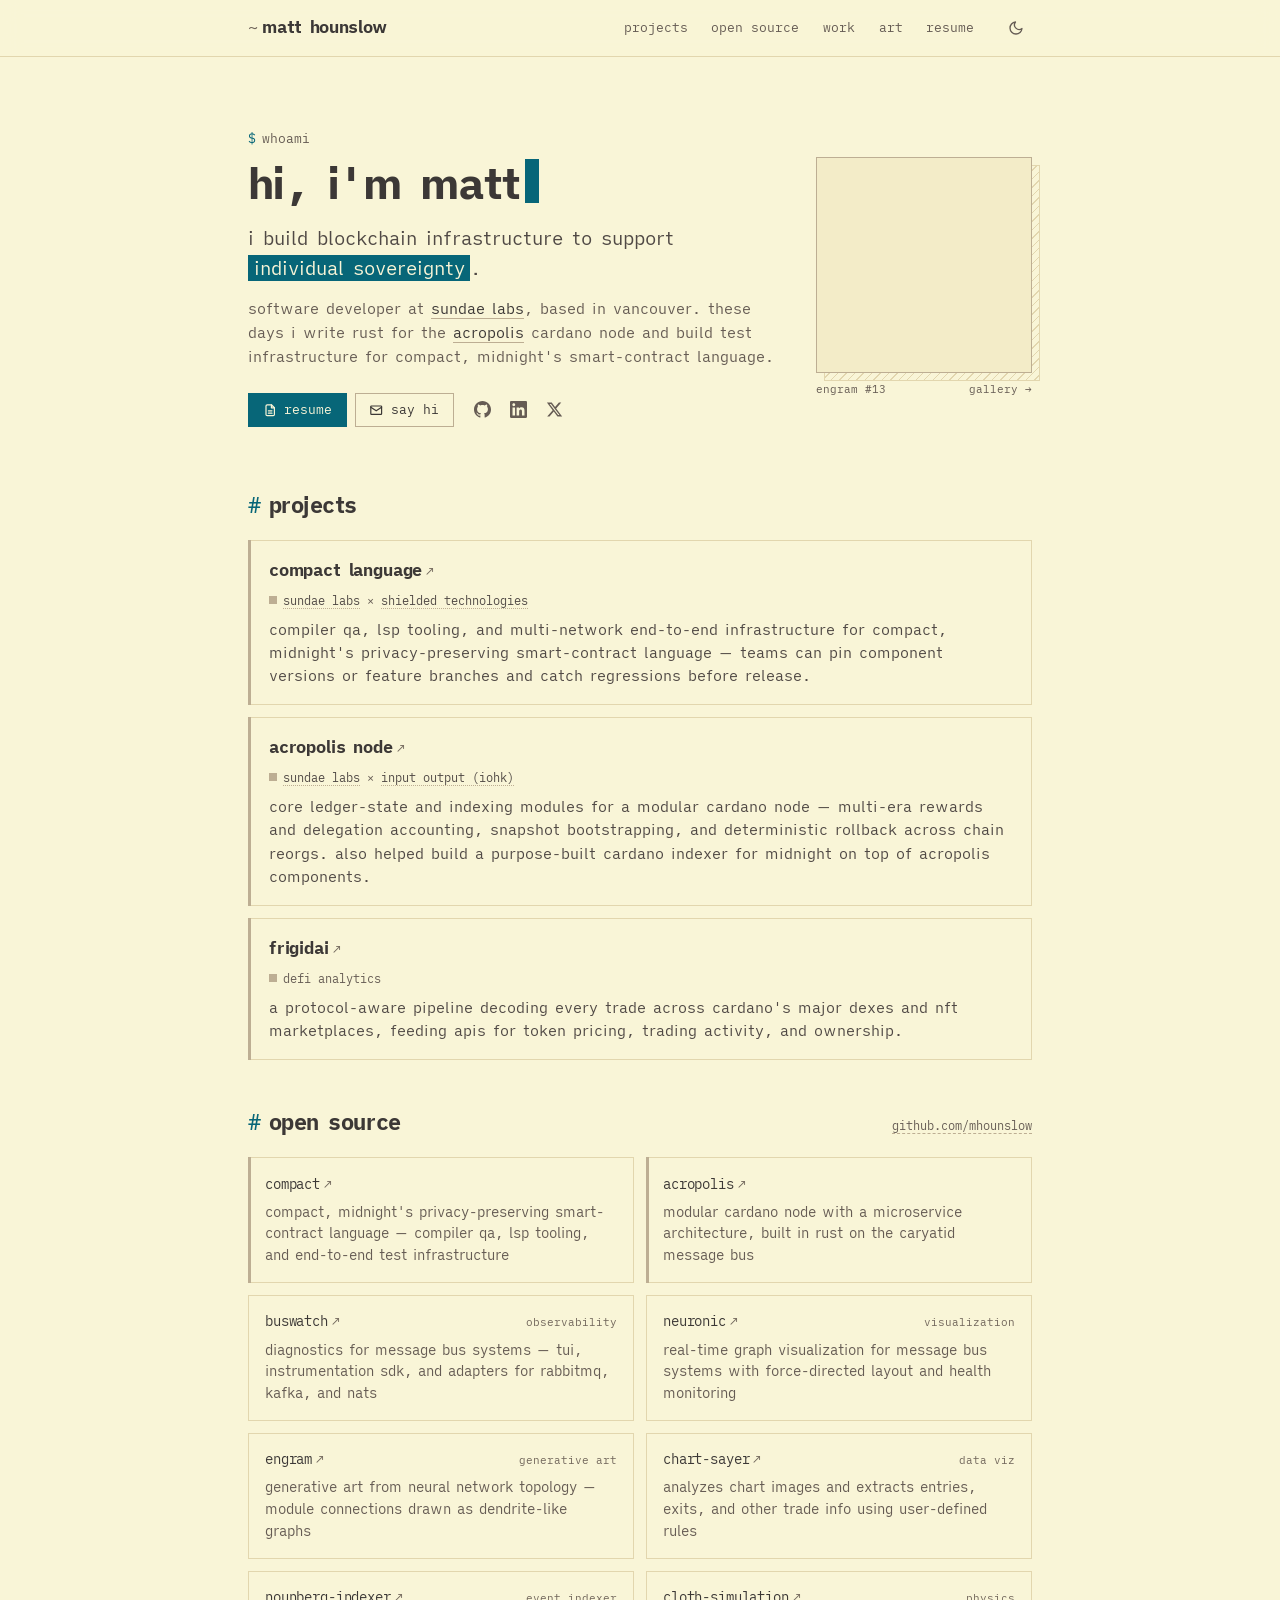
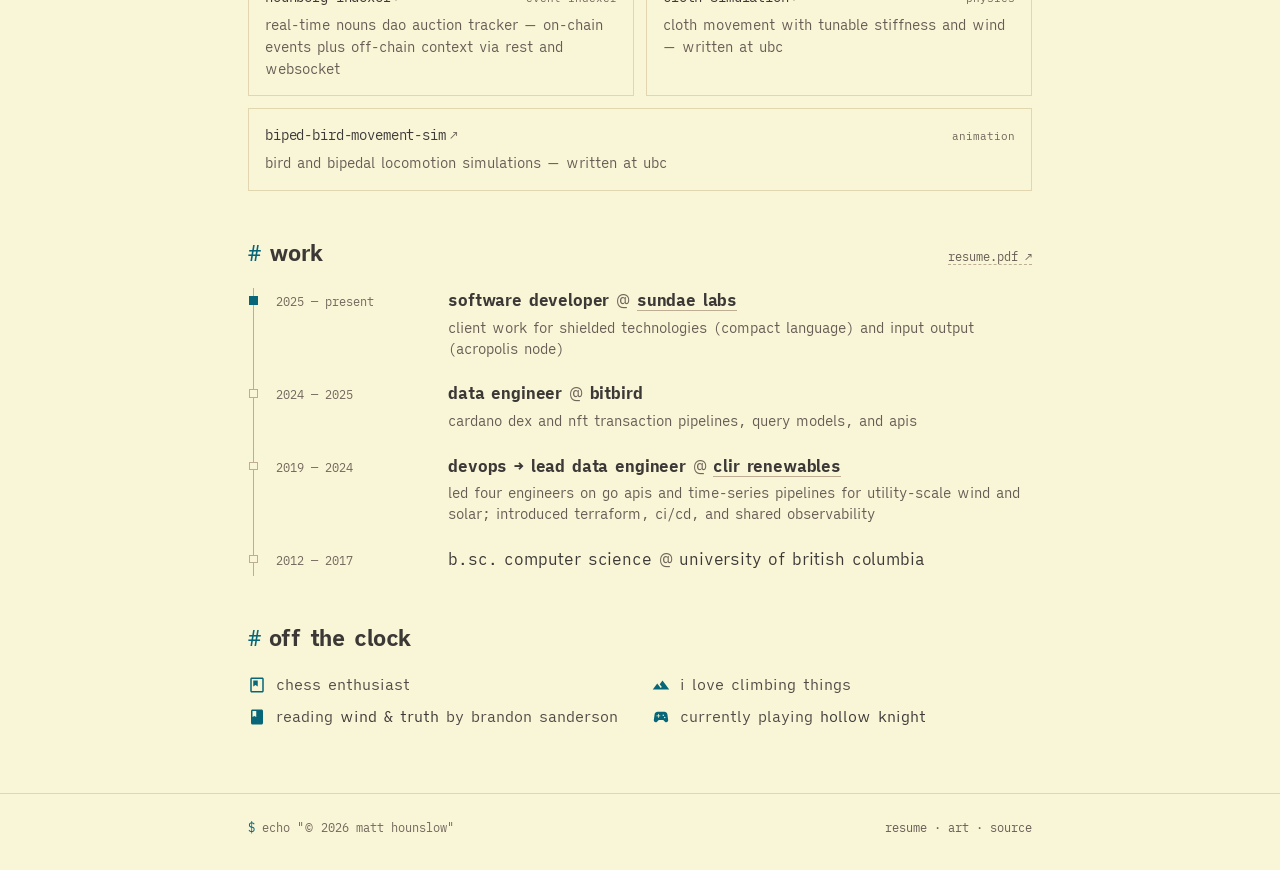
==== commit fba51806: "Remove contributor tags from open source cards" ====
--- a/index.html
+++ b/index.html
@@ -588,14 +588,12 @@
                     <article class="card featured">
                         <div class="card-head">
                             <h3><a href="https://github.com/LFDT-Minokawa/compact" target="_blank" rel="noopener">compact<span class="arrow" aria-hidden="true">↗</span></a></h3>
-                            <span class="tag">contributor</span>
                         </div>
                         <p class="desc">compact, midnight's privacy-preserving smart-contract language — compiler qa, lsp tooling, and end-to-end test infrastructure</p>
                     </article>
                     <article class="card featured">
                         <div class="card-head">
                             <h3><a href="https://github.com/input-output-hk/acropolis" target="_blank" rel="noopener">acropolis<span class="arrow" aria-hidden="true">↗</span></a></h3>
-                            <span class="tag">core contributor</span>
                         </div>
                         <p class="desc">modular cardano node with a microservice architecture, built in rust on the caryatid message bus</p>
                     </article>
